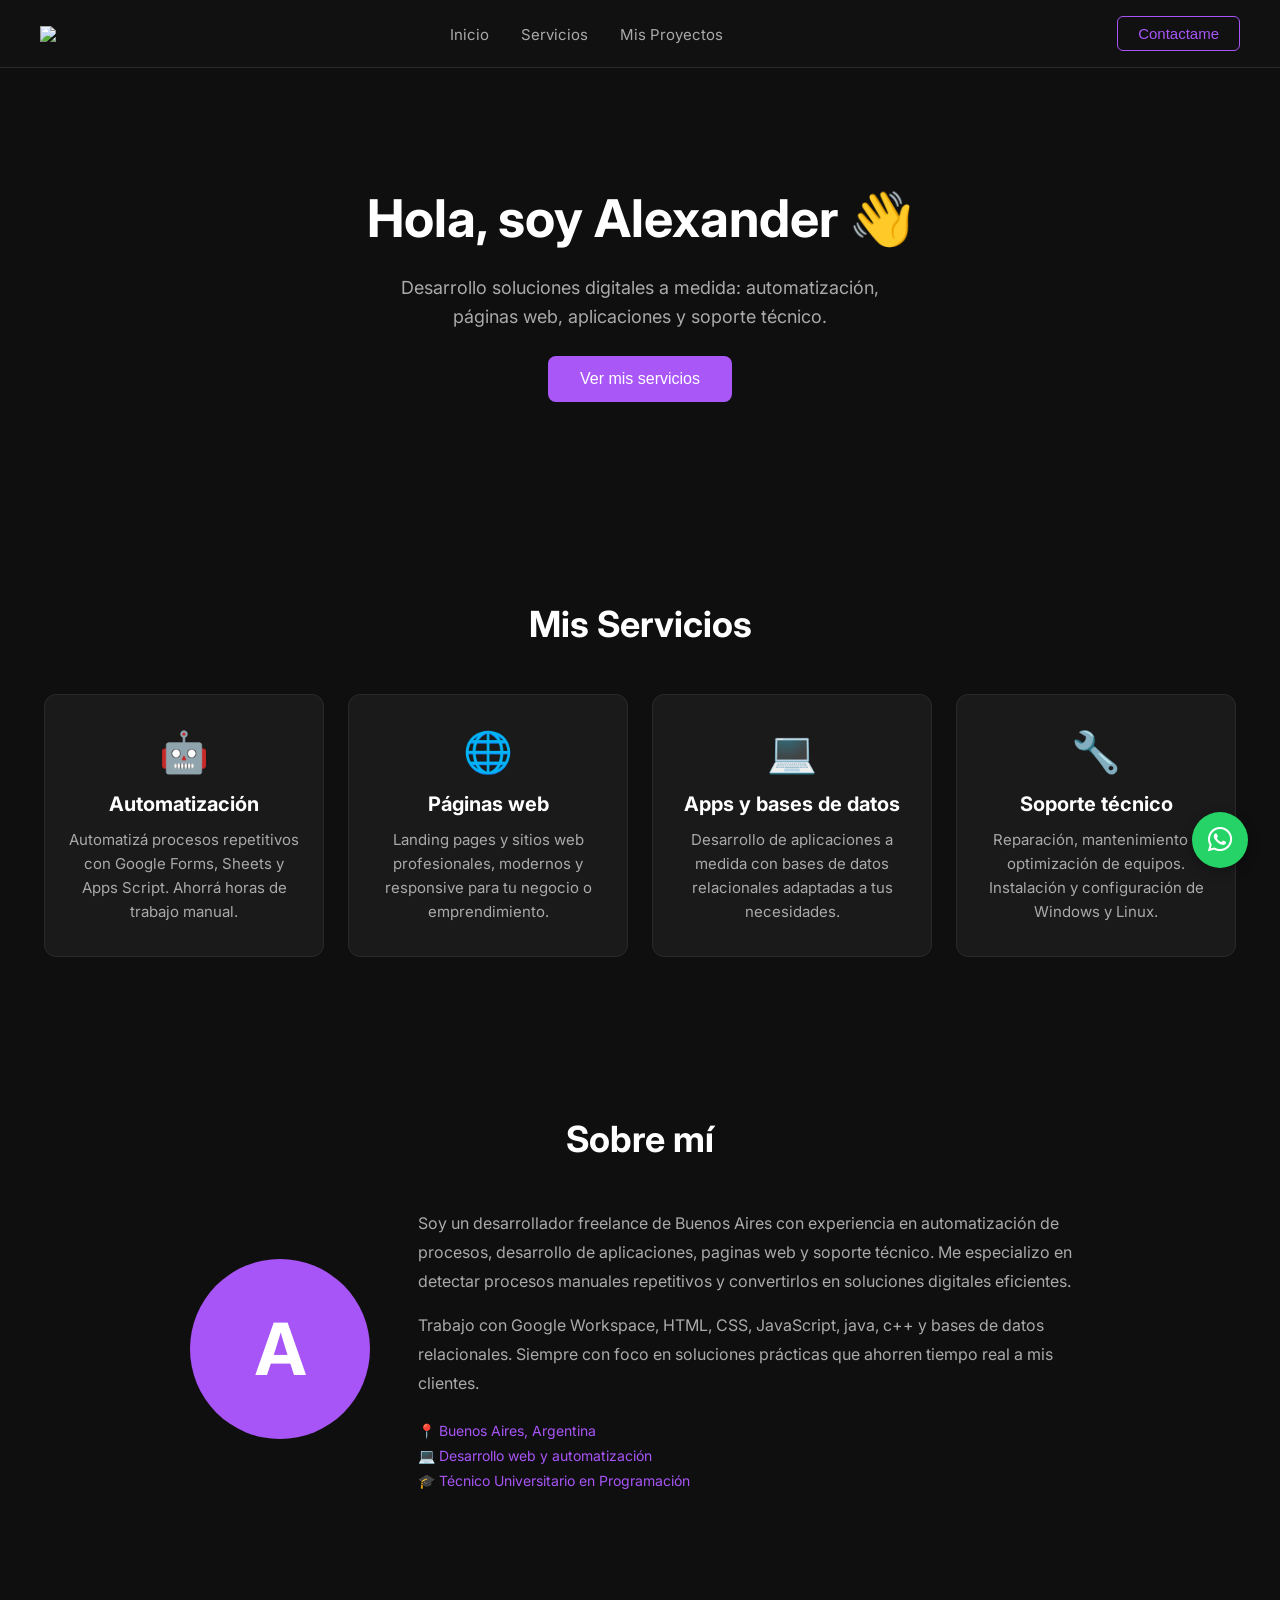
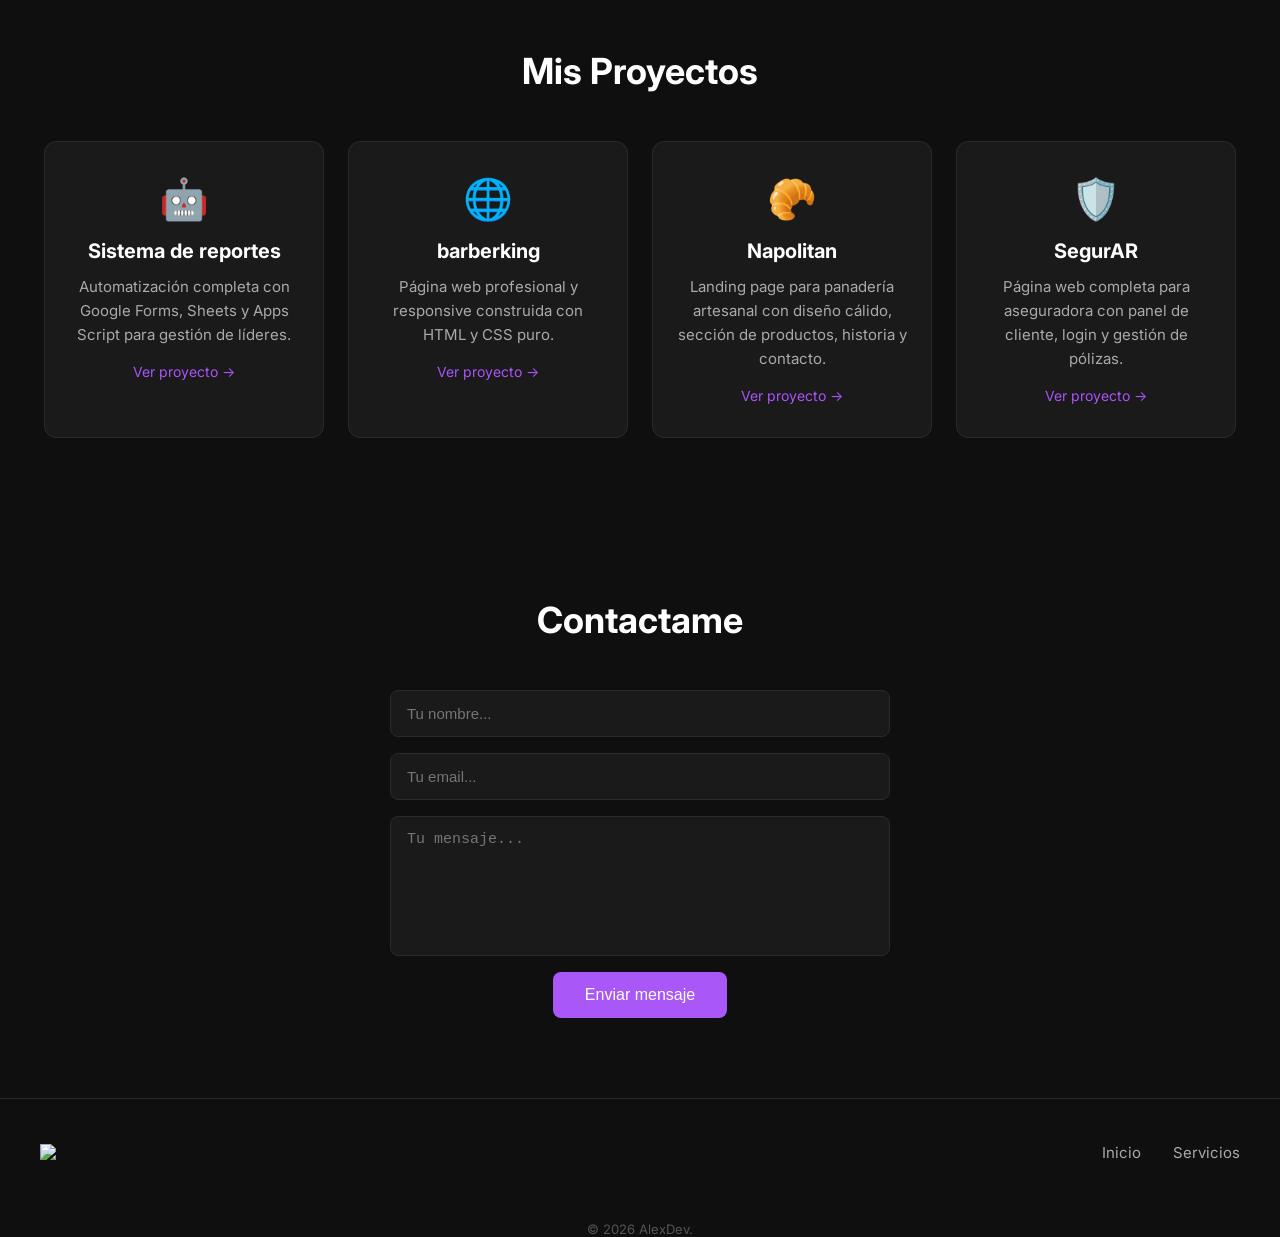
==== index.html @ ff8f84fd "prueba de push2" ====
<!DOCTYPE html>
<html lang="es">
  <head>
    <meta charset="UTF-8">
    <meta name="viewport" content="width=device-width, initial-scale=1.0">
    <title>AlexDev</title>
    <link rel="stylesheet" href="https://cdnjs.cloudflare.com/ajax/libs/font-awesome/6.5.0/css/all.min.css">
    <link href="https://fonts.googleapis.com/css2?family=Inter:wght@400;600;700&display=swap" rel="stylesheet">
    <link rel="stylesheet" href="estilo.css">
    <link rel="icon" type="image/png" href="Imagenes/MiLogo.png">
  </head>
  <body>
   
<!-- menu superior-->
  <nav class="navbar">
  <div class="logo">    <img src="https://lh3.googleusercontent.com/u/0/d/135oGGc1pxwLPt21eEREQjYxF271cIPRh"></div>
  <ul class="menu">
    <li><a href="#Inicio">Inicio</a></li>
    <li><a href="#Servicios">Servicios</a></li>
    <li><a href="#Proyectos">Mis Proyectos</a></li>
  </ul>
  <button class="btn-contactar" onclick="location.href='#contacto'">Contactame </button>
</nav>
<!-- menu superior-->

<section class="hero" id="Inicio">

<h1 class="hero-titulo"> Hola, soy Alexander 👋 </h1>
<p class="hero-subtitulo">Desarrollo soluciones digitales a medida: automatización, páginas web, aplicaciones y soporte técnico.</p>
<button class="btn-hero" onclick="location.href='#Servicios'">Ver mis servicios</button>

</section>

<section class="servicios" id="Servicios">
  <h2 class="servicios-titulo">Mis Servicios</h2>
  <div class="cards">

    <div class="card">
    <div class="card-icono">🤖</div>
    <h3>Automatización</h3>
    <p>Automatizá procesos repetitivos con Google Forms, Sheets y Apps Script. Ahorrá horas de trabajo manual.</p>
  </div>

  <div class="card">
    <div class="card-icono">🌐</div>
    <h3>Páginas web</h3>
    <p>Landing pages y sitios web profesionales, modernos y responsive para tu negocio o emprendimiento.</p>
  </div>

  <div class="card">
    <div class="card-icono">💻</div>
    <h3>Apps y bases de datos</h3>
    <p>Desarrollo de aplicaciones a medida con bases de datos relacionales adaptadas a tus necesidades.</p>
  </div>

  <div class="card">
    <div class="card-icono">🔧</div>
    <h3>Soporte técnico</h3>
    <p>Reparación, mantenimiento y optimización de equipos. Instalación y configuración de Windows y Linux.</p>
  </div>

  </div>
</section>



<section class="sobre-mi" id="sobre-mi">
  <h2 class="sobre-mi-titulo">Sobre mí</h2>
  <div class="sobre-mi-contenido">

    <div class="sobre-mi-foto">
      <div class="foto-placeholder">A</div>
    </div>

    <div class="sobre-mi-texto">
      
      <p>Soy un desarrollador freelance de Buenos Aires con experiencia en automatización de procesos, desarrollo de aplicaciones, paginas web y soporte técnico. Me especializo en detectar procesos manuales repetitivos y convertirlos en soluciones digitales eficientes.</p>
      <p>Trabajo con Google Workspace, HTML, CSS, JavaScript, java, c++ y bases de datos relacionales. Siempre con foco en soluciones prácticas que ahorren tiempo real a mis clientes.</p>
      <div class="sobre-mi-datos">
        <span>📍 Buenos Aires, Argentina</span>
        <span>💻 Desarrollo web y automatización</span>
        <span>🎓 Técnico Universitario en Programación</span>
      </div>
    </div>

  </div>
</section>





<section class="proyectos" id="Proyectos">
  <h2 class="proyectos-titulo">Mis Proyectos</h2>
  <div class="cards">

    <div class="card">
      <div class="card-icono">🤖</div>
      <h3>Sistema de reportes</h3>
      <p>Automatización completa con Google Forms, Sheets y Apps Script para gestión de líderes.</p>
      <a href="ProyectoReporte.html" class="card-link" >Ver proyecto →</a>
    </div>

    <div class="card">
      <div class="card-icono">🌐</div>
      <h3>barberking</h3>
      <p>Página web profesional y responsive construida con HTML y CSS puro.</p>
      <a href="barberking/index.html" class="card-link" >Ver proyecto →</a>
    </div>

    <div class="card">
  <div class="card-icono">🥐</div>
  <h3>Napolitan</h3>
  <p>Landing page para panadería artesanal con diseño cálido, sección de productos, historia y contacto.</p>
  <a href="napolitan/index.html" class="card-link" >Ver proyecto →</a>
</div>

<div class="card">
  <div class="card-icono">🛡️</div>
  <h3>SegurAR</h3>
  <p>Página web completa para aseguradora con panel de cliente, login y gestión de pólizas.</p>
  <a href="SeguAR/index.html" class="card-link" target="_blank" >Ver proyecto →</a>
</div>

  </div>
</section>
<!-- comentario para probar-->

<section class="contacto" id="contacto">
  <h2 class="contacto-titulo">Contactame</h2>
  <form class="formulario" action="https://formspree.io/f/xgojebrg" method="POST">

  <input 
    type="text"
    name="nombre"
    class="input" 
    placeholder="Tu nombre..."
    required>

  <input 
    type="email"
    name="email"
    class="input" 
    placeholder="Tu email..."
    required>

  <textarea 
    name="mensaje"
    class="input textarea" 
    placeholder="Tu mensaje..."
    required></textarea>

  <button type="submit" class="btn-hero">Enviar mensaje</button>

</form>
</section>


<footer class="footer">
  <div class="footer-top">
    <div class="logo"><img src="https://lh3.googleusercontent.com/u/0/d/135oGGc1pxwLPt21eEREQjYxF271cIPRh"></div>
    <ul class="menu">
      <li><a href="#Inicio">Inicio</a></li>
      <li><a href="#Servicios">Servicios</a></li>
      
    </ul>
  </div>
  
</footer>
<p class="footer-copy">© 2026 AlexDev.</p>
<a href="https://wa.me/541151580293" 
   class="whatsapp-flotante" 
   target="_blank">
  <i class="fa-brands fa-whatsapp"></i>
  
</a>
<div class="modal-overlay" id="modal">
  <div class="modal">
    <div class="modal-icono">✅</div>
    <h3>¡Mensaje enviado!</h3>
    <p>Te respondo a la brevedad. ¡Gracias por contactarme!</p>
    <button class="btn-hero" onclick="cerrarmodal()">Cerrar</button>
  </div>
</div>

 <script src="script.js"></script>

  </body>
</html>
---- estilo.css ----
* {
  margin: 0;
  padding: 0;
  box-sizing: border-box;
}

body {
  font-family: 'Inter', sans-serif;
  background-color: #0f0f0f;
}

.navbar {
  display: flex;
  justify-content: space-between;
  align-items: center;
  background-color: #111;
  padding: 16px 40px;
  border-bottom: 1px solid #2a2a2a;
}

.logo {
  color: #a855f7;
  font-size: 22px;
  font-weight: bold;
  letter-spacing: 1px;
}

.menu {
  display: flex;
  list-style: none;
  gap: 32px;
}

.menu a {
  color: #aaa;
  text-decoration: none;
  font-size: 15px;
  transition: color 0.3s;
}

.menu a:hover {
  color: white;
}

.btn-contactar {
  background-color: transparent;
  color: #a855f7;
  border: 1px solid #a855f7;
  padding: 8px 20px;
  border-radius: 6px;
  font-size: 15px;
  cursor: pointer;
  transition: all 0.3s;
}

.btn-contactar:hover {
  background-color: #a855f7;
  color: white;
}
.hero {
  display: flex;
  flex-direction: column;
  align-items: center;
  justify-content: center;
  text-align: center;
  padding: 120px 40px;
  gap: 24px;
}

.hero-titulo {
  color: white;
  font-size: 52px;
  font-weight: bold;
  line-height: 1.2;
  max-width: 700px;
}

.hero-subtitulo {
  color: #aaa;
  font-size: 18px;
  max-width: 500px;
  line-height: 1.6;
}

.btn-hero {
  background-color: #aa57f8;
  color: white;
  border: none;
  padding: 14px 32px;
  border-radius: 8px;
  font-size: 16px;
  cursor: pointer;
  transition: background-color 0.3s;
}

.btn-hero:hover {
  background-color: #9333ea;
}
.servicios {
  padding: 80px 40px;
  text-align: center;
}

.servicios-titulo {
  color: white;
  font-size: 36px;
  margin-bottom: 48px;
}

.cards {
  display: flex;
  justify-content: center;
  gap: 24px;
}

.card {
  background-color: #1a1a1a;
  border: 1px solid #2a2a2a;
  border-radius: 12px;
  padding: 32px 24px;
  max-width: 280px;
  transition: border-color 0.3s;
}

.card:hover {
  border-color: #a855f7;
}

.card-icono {
  font-size: 40px;
  margin-bottom: 16px;
}

.card h3 {
  color: white;
  font-size: 20px;
  margin-bottom: 12px;
}

.card p {
  color: #aaa;
  font-size: 15px;
  line-height: 1.6;
}
.footer {
  border-top: 1px solid #2a2a2a;
  padding: 40px 40px 24px 40px;
}

.footer-top {
  display: flex;
  justify-content: space-between;
  align-items: center;
  margin-bottom: 32px;
}

.footer-copy {
  color: #555;
  font-size: 13px;
  text-align: center;
}
.contacto {
  padding: 80px 40px;
  text-align: center;
}

.contacto-titulo {
  color: white;
  font-size: 36px;
  margin-bottom: 48px;
}

.formulario {
  display: flex;
  flex-direction: column;
  align-items: center;
  gap: 16px;
}

.input {
  width: 100%;
  max-width: 500px;
  background-color: #1a1a1a;
  border: 1px solid #2a2a2a;
  border-radius: 8px;
  padding: 14px 16px;
  color: white;
  font-size: 15px;
  outline: none;
  transition: border-color 0.3s;
}

.input:focus {
  border-color: #a855f7;
}

.textarea {
  height: 140px;
  resize: none;
}
.proyectos {
  padding: 80px 40px;
  text-align: center;
}

.proyectos-titulo {
  color: white;
  font-size: 36px;
  margin-bottom: 48px;
}

.card-link {
  display: inline-block;
  margin-top: 16px;
  color: #a855f7;
  text-decoration: none;
  font-size: 14px;
  transition: color 0.3s;
}

.card-link:hover {
  color: white;
}
@media (max-width: 768px) {

  .navbar {
    flex-direction: column;
    gap: 16px;
  }

  .menu {
    gap: 16px;
  }

  .cards {
    flex-direction: column;
    align-items: center;
  }

  .card {
    max-width: 100%;
    width: 100%;
  }

  .hero-titulo {
    font-size: 32px;
  }

  .footer-top {
    flex-direction: column;
    gap: 24px;
    text-align: center;
  }

}
.whatsapp-flotante {
  position: fixed;
  bottom: 32px;
  right: 32px;
  background-color: #25d366;
  color: white;
  font-size: 28px;
  width: 56px;
  height: 56px;
  border-radius: 50%;
  display: flex;
  align-items: center;
  justify-content: center;
  text-decoration: none;
  box-shadow: 0 4px 12px rgba(0, 0, 0, 0.3);
  transition: transform 0.3s;
  z-index: 999;
}

.whatsapp-flotante:hover {
  transform: scale(1.1);
}
.detalle {
  max-width: 800px;
  margin: 0 auto;
  padding: 60px 40px;
}

.volver {
  color: #a855f7;
  text-decoration: none;
  font-size: 14px;
  transition: color 0.3s;
}

.volver:hover {
  color: white;
}

.detalle-header {
  text-align: center;
  margin: 48px 0;
}

.detalle-header h1 {
  color: white;
  font-size: 36px;
  margin: 16px 0 8px 0;
}

.detalle-header p {
  color: #aaa;
  font-size: 16px;
}

.detalle-seccion {
  margin-bottom: 48px;
}

.detalle-seccion h2 {
  color: #a855f7;
  font-size: 20px;
  margin-bottom: 16px;
}

.detalle-seccion p {
  color: #aaa;
  font-size: 16px;
  line-height: 1.8;
}

.tags {
  display: flex;
  flex-wrap: wrap;
  gap: 12px;
}

.tag {
  background-color: #1a1a1a;
  border: 1px solid #a855f7;
  color: #a855f7;
  padding: 6px 16px;
  border-radius: 20px;
  font-size: 14px;
}
.sobre-mi {
  padding: 80px 40px;
  text-align: center;
}

.sobre-mi-titulo {
  color: white;
  font-size: 36px;
  margin-bottom: 48px;
}

.sobre-mi-contenido {
  display: flex;
  align-items: center;
  gap: 48px;
  max-width: 900px;
  margin: 0 auto;
  text-align: left;
}

.foto-placeholder {
  min-width: 180px;
  height: 180px;
  border-radius: 50%;
  background-color: #a855f7;
  display: flex;
  align-items: center;
  justify-content: center;
  font-size: 72px;
  font-weight: bold;
  color: white;
}

.sobre-mi-texto h3 {
  color: white;
  font-size: 24px;
  margin-bottom: 16px;
}

.sobre-mi-texto p {
  color: #aaa;
  font-size: 16px;
  line-height: 1.8;
  margin-bottom: 16px;
}

.sobre-mi-datos {
  display: flex;
  flex-direction: column;
  gap: 8px;
  margin-top: 24px;
}

.sobre-mi-datos span {
  color: #a855f7;
  font-size: 14px;
}

@media (max-width: 768px) {
  .sobre-mi-contenido {
    flex-direction: column;
    text-align: center;
  }
}
.logo img{

height: 50px;

}
.modal-overlay {
  position: fixed;
  top: 0;
  left: 0;
  width: 100%;
  height: 100%;
  background-color: rgba(0, 0, 0, 0.7);
  display: flex;
  align-items: center;
  justify-content: center;
  z-index: 1000;
  opacity: 0;
  pointer-events: none;
  transition: opacity 0.3s;
}

.modal-overlay.activo {
  opacity: 1;
  pointer-events: all;
}

.modal {
  background-color: #1a1a1a;
  border: 1px solid #2a2a2a;
  border-radius: 16px;
  padding: 48px;
  text-align: center;
  max-width: 400px;
  width: 90%;
}

.modal-icono {
  font-size: 48px;
  margin-bottom: 16px;
}

.modal h3 {
  color: white;
  font-size: 24px;
  margin-bottom: 12px;
}

.modal p {
  color: #aaa;
  font-size: 16px;
  margin-bottom: 24px;
  line-height: 1.6;
}
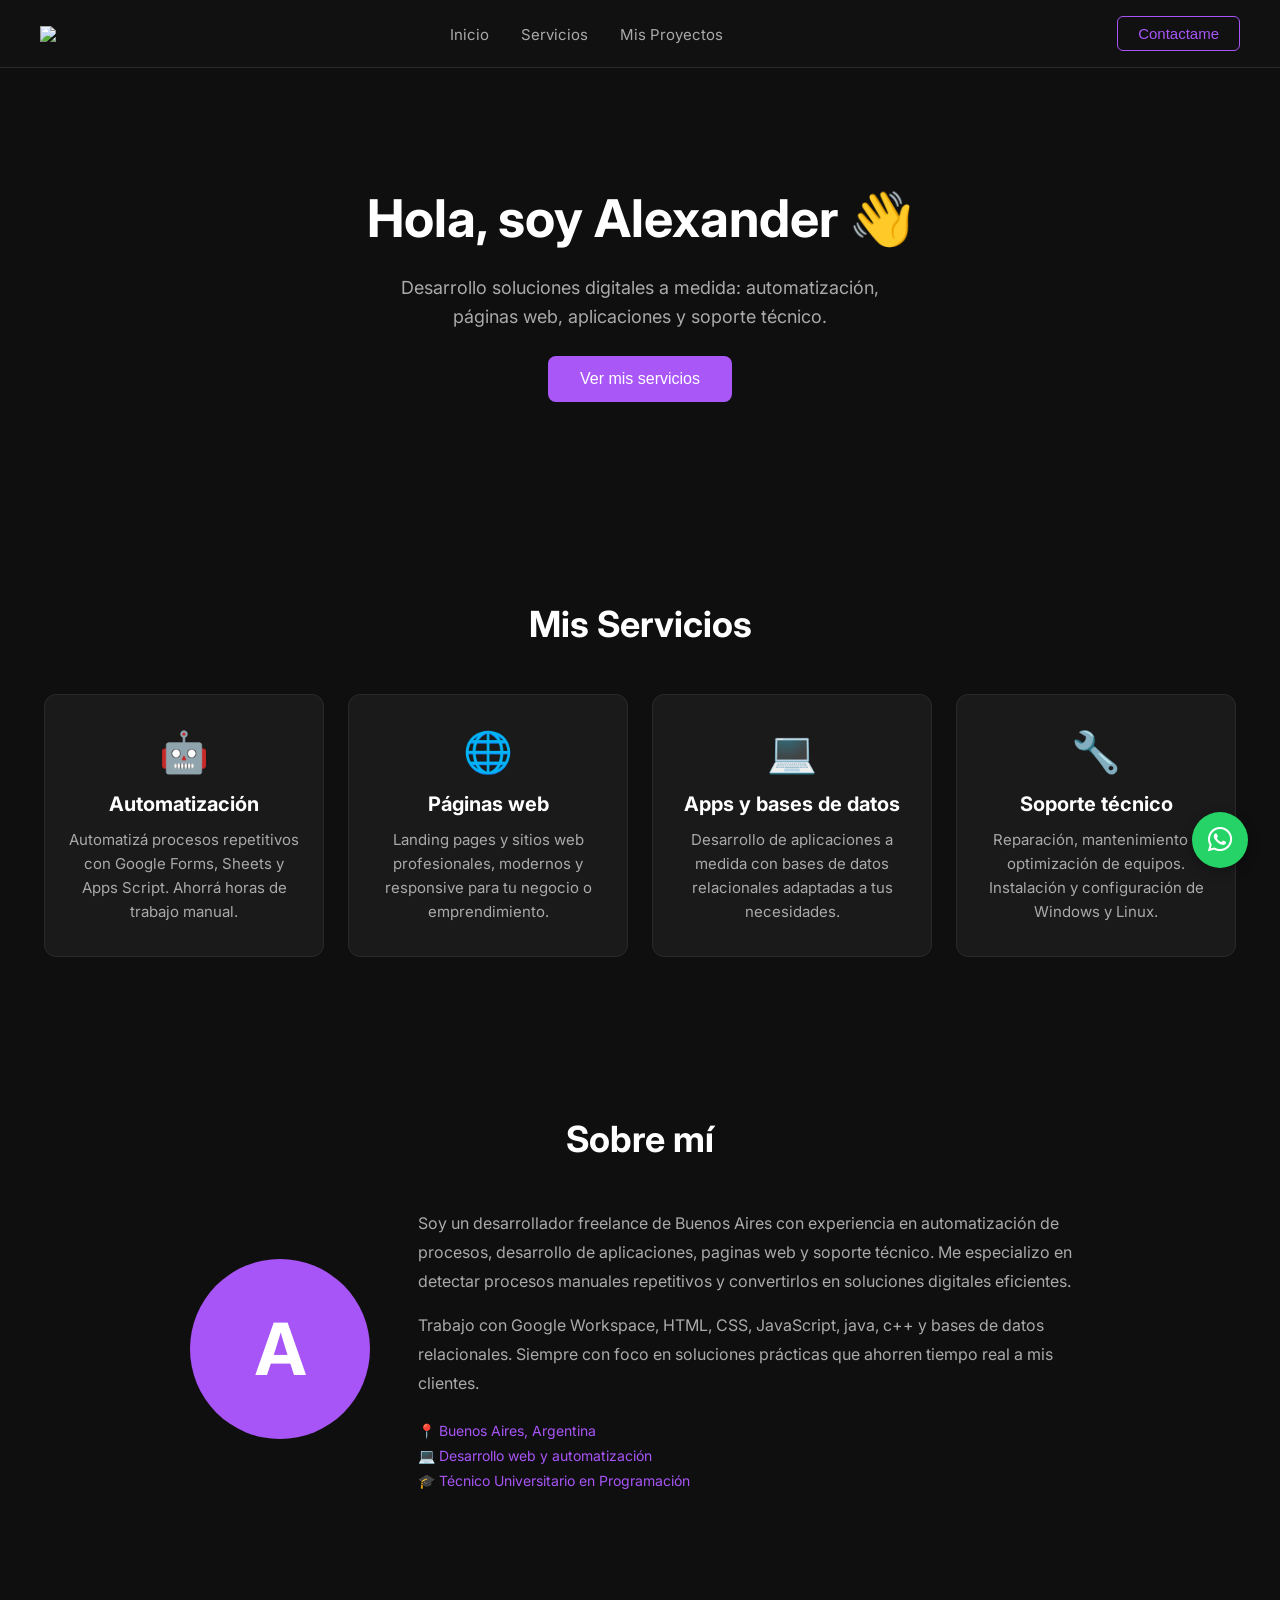
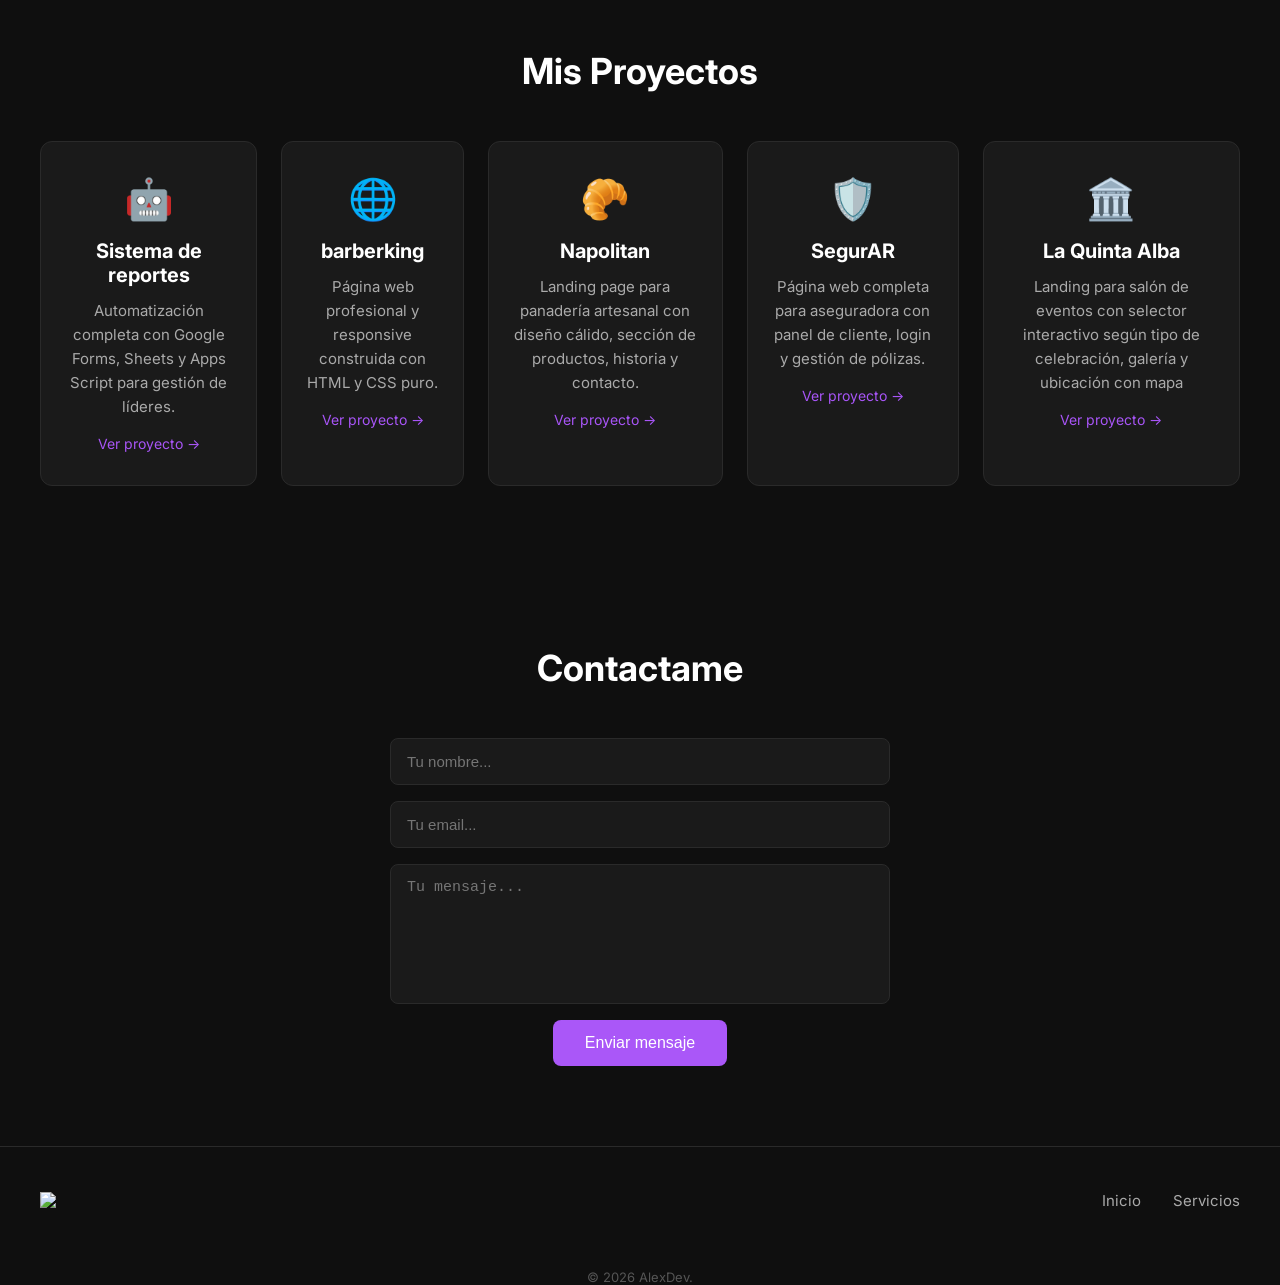
==== commit 0bb92ba8: "landing page de un salon de fiestas" ====
--- a/index.html
+++ b/index.html
@@ -98,21 +98,21 @@
       <div class="card-icono">🤖</div>
       <h3>Sistema de reportes</h3>
       <p>Automatización completa con Google Forms, Sheets y Apps Script para gestión de líderes.</p>
-      <a href="ProyectoReporte.html" class="card-link" >Ver proyecto →</a>
+      <a href="ProyectoReporte.html" class="card-link" target="_blank" >Ver proyecto →</a>
     </div>
 
     <div class="card">
       <div class="card-icono">🌐</div>
       <h3>barberking</h3>
       <p>Página web profesional y responsive construida con HTML y CSS puro.</p>
-      <a href="barberking/index.html" class="card-link" >Ver proyecto →</a>
+      <a href="barberking/index.html" class="card-link" target="_blank">Ver proyecto →</a>
     </div>
 
     <div class="card">
   <div class="card-icono">🥐</div>
   <h3>Napolitan</h3>
   <p>Landing page para panadería artesanal con diseño cálido, sección de productos, historia y contacto.</p>
-  <a href="napolitan/index.html" class="card-link" >Ver proyecto →</a>
+  <a href="napolitan/index.html" class="card-link" target="_blank">Ver proyecto →</a>
 </div>
 
 <div class="card">
@@ -120,6 +120,13 @@
   <h3>SegurAR</h3>
   <p>Página web completa para aseguradora con panel de cliente, login y gestión de pólizas.</p>
   <a href="SeguAR/index.html" class="card-link" target="_blank" >Ver proyecto →</a>
+</div>
+
+<div class="card">
+  <div class="card-icono">🏛️</div>
+  <h3>La Quinta Alba</h3>
+  <p>Landing para salón de eventos con selector interactivo según tipo de celebración, galería y ubicación con mapa</p>
+  <a href="laquintaalba/index.html" class="card-link" target="_blank" >Ver proyecto →</a>
 </div>
 
   </div>
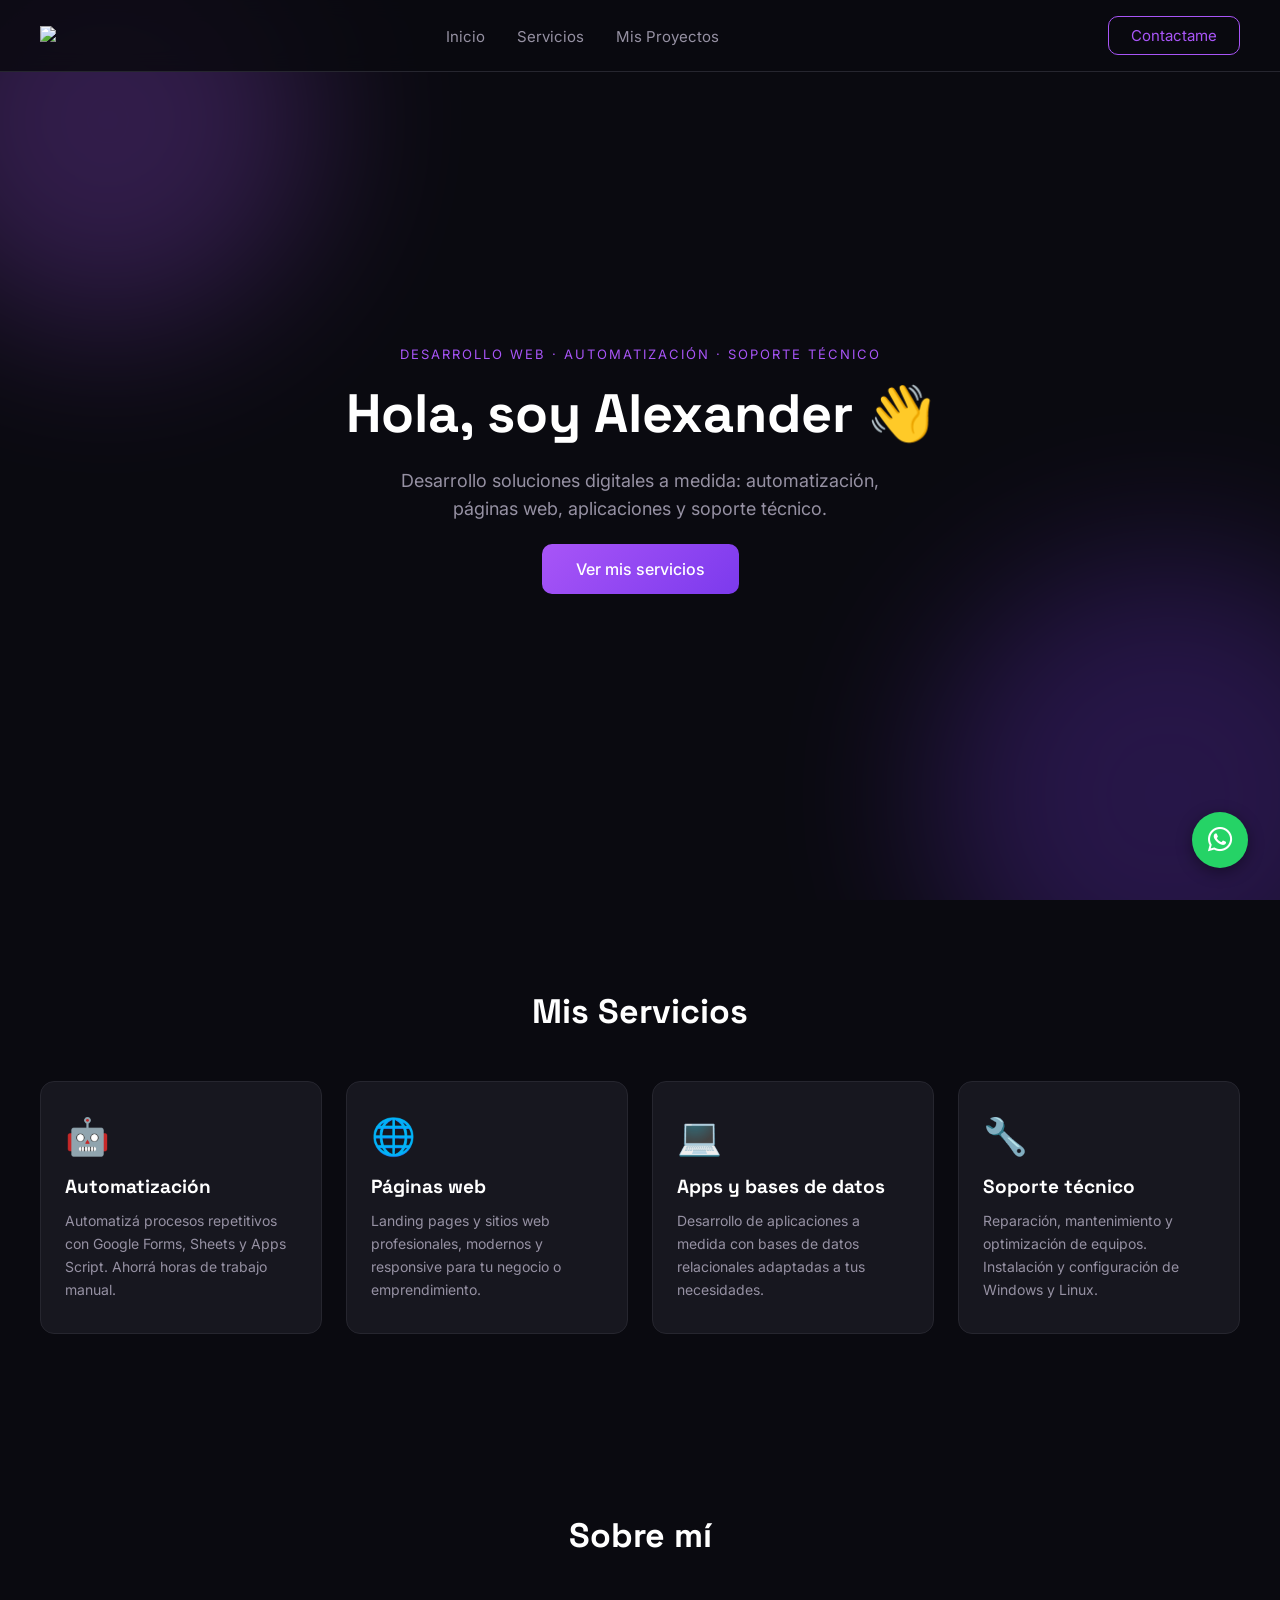
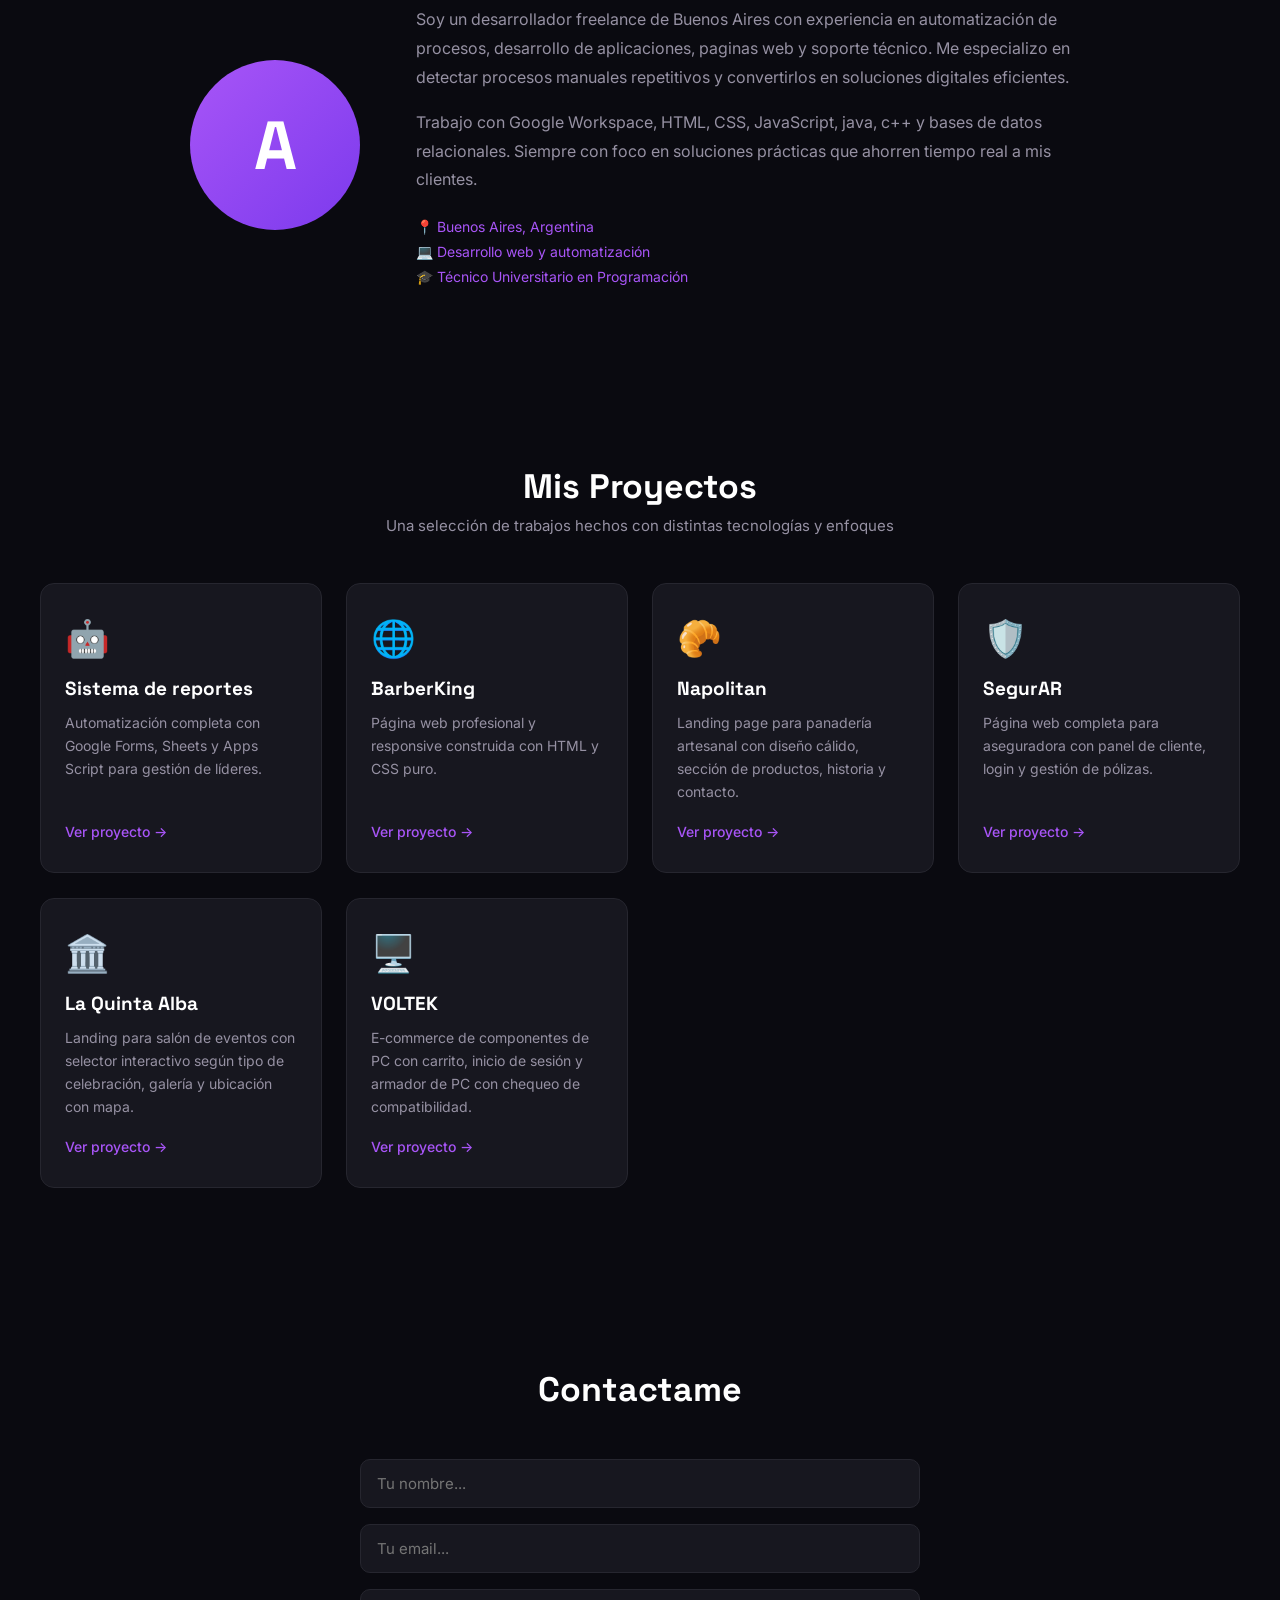
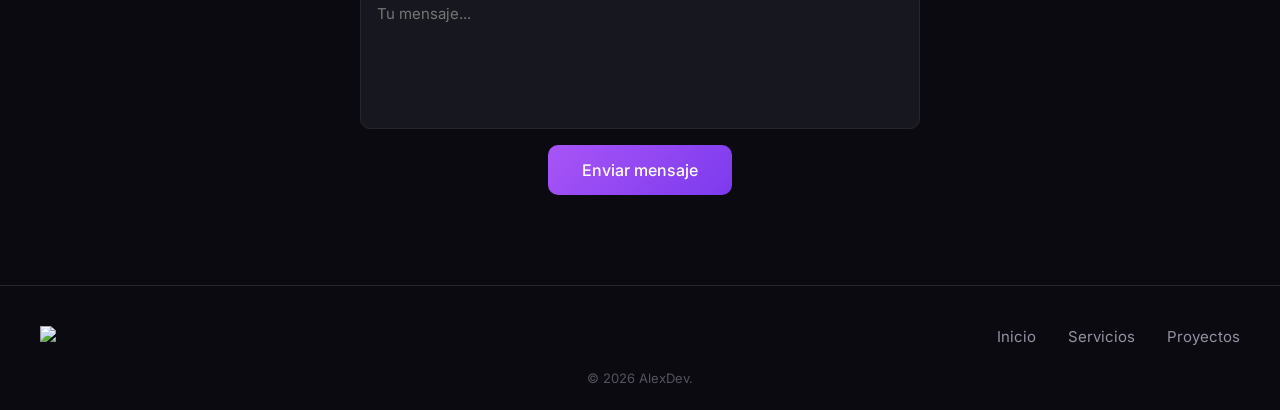
==== commit 8726e295: "agregado de pagina web voltek y mejora visual para el portfolio principal" ====
--- a/index.html
+++ b/index.html
@@ -5,192 +5,205 @@
     <meta name="viewport" content="width=device-width, initial-scale=1.0">
     <title>AlexDev</title>
     <link rel="stylesheet" href="https://cdnjs.cloudflare.com/ajax/libs/font-awesome/6.5.0/css/all.min.css">
-    <link href="https://fonts.googleapis.com/css2?family=Inter:wght@400;600;700&display=swap" rel="stylesheet">
+    <link href="https://fonts.googleapis.com/css2?family=Space+Grotesk:wght@500;600;700&family=Inter:wght@400;500;600;700&display=swap" rel="stylesheet">
     <link rel="stylesheet" href="estilo.css">
     <link rel="icon" type="image/png" href="Imagenes/MiLogo.png">
   </head>
   <body>
-   
-<!-- menu superior-->
-  <nav class="navbar">
-  <div class="logo">    <img src="https://lh3.googleusercontent.com/u/0/d/135oGGc1pxwLPt21eEREQjYxF271cIPRh"></div>
-  <ul class="menu">
-    <li><a href="#Inicio">Inicio</a></li>
-    <li><a href="#Servicios">Servicios</a></li>
-    <li><a href="#Proyectos">Mis Proyectos</a></li>
-  </ul>
-  <button class="btn-contactar" onclick="location.href='#contacto'">Contactame </button>
-</nav>
-<!-- menu superior-->
-
-<section class="hero" id="Inicio">
-
-<h1 class="hero-titulo"> Hola, soy Alexander 👋 </h1>
-<p class="hero-subtitulo">Desarrollo soluciones digitales a medida: automatización, páginas web, aplicaciones y soporte técnico.</p>
-<button class="btn-hero" onclick="location.href='#Servicios'">Ver mis servicios</button>
-
-</section>
-
-<section class="servicios" id="Servicios">
-  <h2 class="servicios-titulo">Mis Servicios</h2>
-  <div class="cards">
-
-    <div class="card">
-    <div class="card-icono">🤖</div>
-    <h3>Automatización</h3>
-    <p>Automatizá procesos repetitivos con Google Forms, Sheets y Apps Script. Ahorrá horas de trabajo manual.</p>
-  </div>
-
-  <div class="card">
-    <div class="card-icono">🌐</div>
-    <h3>Páginas web</h3>
-    <p>Landing pages y sitios web profesionales, modernos y responsive para tu negocio o emprendimiento.</p>
-  </div>
-
-  <div class="card">
-    <div class="card-icono">💻</div>
-    <h3>Apps y bases de datos</h3>
-    <p>Desarrollo de aplicaciones a medida con bases de datos relacionales adaptadas a tus necesidades.</p>
-  </div>
-
-  <div class="card">
-    <div class="card-icono">🔧</div>
-    <h3>Soporte técnico</h3>
-    <p>Reparación, mantenimiento y optimización de equipos. Instalación y configuración de Windows y Linux.</p>
-  </div>
-
-  </div>
-</section>
-
-
-
-<section class="sobre-mi" id="sobre-mi">
-  <h2 class="sobre-mi-titulo">Sobre mí</h2>
-  <div class="sobre-mi-contenido">
-
-    <div class="sobre-mi-foto">
-      <div class="foto-placeholder">A</div>
+
+    <div class="scroll-progreso" id="scrollProgreso"></div>
+
+    <nav class="navbar">
+      <div class="logo"><img src="https://lh3.googleusercontent.com/u/0/d/135oGGc1pxwLPt21eEREQjYxF271cIPRh"></div>
+      <ul class="menu" id="menu">
+        <li><a href="#Inicio">Inicio</a></li>
+        <li><a href="#Servicios">Servicios</a></li>
+        <li><a href="#Proyectos">Mis Proyectos</a></li>
+      </ul>
+      <button class="btn-contactar" onclick="location.href='#contacto'">Contactame</button>
+      <button class="btn-hamburguesa" id="btnHamburguesa" aria-label="Abrir menú">
+        <span></span><span></span><span></span>
+      </button>
+    </nav>
+
+    <section class="hero" id="Inicio">
+      <div class="hero-mancha hero-mancha-1"></div>
+      <div class="hero-mancha hero-mancha-2"></div>
+      <span class="hero-eyebrow">Desarrollo web · Automatización · Soporte técnico</span>
+      <h1 class="hero-titulo">Hola, soy Alexander <span class="hero-wave">👋</span></h1>
+      <p class="hero-subtitulo">Desarrollo soluciones digitales a medida: automatización, páginas web, aplicaciones y soporte técnico.</p>
+      <button class="btn-hero" onclick="location.href='#Servicios'">Ver mis servicios</button>
+    </section>
+
+    <section class="servicios reveal" id="Servicios">
+      <h2 class="servicios-titulo">Mis Servicios</h2>
+      <div class="cards cards-servicios">
+
+        <div class="card">
+          <div class="card-icono">🤖</div>
+          <h3>Automatización</h3>
+          <p>Automatizá procesos repetitivos con Google Forms, Sheets y Apps Script. Ahorrá horas de trabajo manual.</p>
+        </div>
+
+        <div class="card">
+          <div class="card-icono">🌐</div>
+          <h3>Páginas web</h3>
+          <p>Landing pages y sitios web profesionales, modernos y responsive para tu negocio o emprendimiento.</p>
+        </div>
+
+        <div class="card">
+          <div class="card-icono">💻</div>
+          <h3>Apps y bases de datos</h3>
+          <p>Desarrollo de aplicaciones a medida con bases de datos relacionales adaptadas a tus necesidades.</p>
+        </div>
+
+        <div class="card">
+          <div class="card-icono">🔧</div>
+          <h3>Soporte técnico</h3>
+          <p>Reparación, mantenimiento y optimización de equipos. Instalación y configuración de Windows y Linux.</p>
+        </div>
+
+      </div>
+    </section>
+
+    <section class="sobre-mi reveal" id="sobre-mi">
+      <h2 class="sobre-mi-titulo">Sobre mí</h2>
+      <div class="sobre-mi-contenido">
+
+        <div class="sobre-mi-foto">
+          <div class="foto-placeholder">A</div>
+        </div>
+
+        <div class="sobre-mi-texto">
+          <p>Soy un desarrollador freelance de Buenos Aires con experiencia en automatización de procesos, desarrollo de aplicaciones, paginas web y soporte técnico. Me especializo en detectar procesos manuales repetitivos y convertirlos en soluciones digitales eficientes.</p>
+          <p>Trabajo con Google Workspace, HTML, CSS, JavaScript, java, c++ y bases de datos relacionales. Siempre con foco en soluciones prácticas que ahorren tiempo real a mis clientes.</p>
+          <div class="sobre-mi-datos">
+            <span>📍 Buenos Aires, Argentina</span>
+            <span>💻 Desarrollo web y automatización</span>
+            <span>🎓 Técnico Universitario en Programación</span>
+          </div>
+        </div>
+
+      </div>
+    </section>
+
+    <section class="proyectos reveal" id="Proyectos">
+      <h2 class="proyectos-titulo">Mis Proyectos</h2>
+      <p class="proyectos-subtitulo">Una selección de trabajos hechos con distintas tecnologías y enfoques</p>
+
+      <div class="cards cards-proyectos">
+
+        <div class="card card-proyecto">
+          <div class="card-icono">🤖</div>
+          <h3>Sistema de reportes</h3>
+          <p>Automatización completa con Google Forms, Sheets y Apps Script para gestión de líderes.</p>
+          <a href="ProyectoReporte.html" class="card-link" target="_blank">Ver proyecto →</a>
+        </div>
+
+        <div class="card card-proyecto">
+          <div class="card-icono">🌐</div>
+          <h3>BarberKing</h3>
+          <p>Página web profesional y responsive construida con HTML y CSS puro.</p>
+          <a href="barberking/index.html" class="card-link" target="_blank">Ver proyecto →</a>
+        </div>
+
+        <div class="card card-proyecto">
+          <div class="card-icono">🥐</div>
+          <h3>Napolitan</h3>
+          <p>Landing page para panadería artesanal con diseño cálido, sección de productos, historia y contacto.</p>
+          <a href="napolitan/index.html" class="card-link" target="_blank">Ver proyecto →</a>
+        </div>
+
+        <div class="card card-proyecto">
+          <div class="card-icono">🛡️</div>
+          <h3>SegurAR</h3>
+          <p>Página web completa para aseguradora con panel de cliente, login y gestión de pólizas.</p>
+          <a href="SeguAR/index.html" class="card-link" target="_blank">Ver proyecto →</a>
+        </div>
+
+        <div class="card card-proyecto">
+          <div class="card-icono">🏛️</div>
+          <h3>La Quinta Alba</h3>
+          <p>Landing para salón de eventos con selector interactivo según tipo de celebración, galería y ubicación con mapa.</p>
+          <a href="laquintaalba/index.html" class="card-link" target="_blank">Ver proyecto →</a>
+        </div>
+
+        <div class="card card-proyecto">
+          <div class="card-icono">🖥️</div>
+          <h3>VOLTEK</h3>
+          <p>E-commerce de componentes de PC con carrito, inicio de sesión y armador de PC con chequeo de compatibilidad.</p>
+          <a href="Voltek/index.html" class="card-link" target="_blank">Ver proyecto →</a>
+        </div>
+
+      </div>
+    </section>
+
+    <section class="contacto reveal" id="contacto">
+      <h2 class="contacto-titulo">Contactame</h2>
+      <form class="formulario" id="formularioContacto" action="https://formspree.io/f/xgojebrg" method="POST" novalidate>
+
+        <div class="campo">
+          <input
+            type="text"
+            name="nombre"
+            id="campoNombre"
+            class="input"
+            placeholder="Tu nombre...">
+          <span class="campo-error" id="errorNombre"></span>
+        </div>
+
+        <div class="campo">
+          <input
+            type="email"
+            name="email"
+            id="campoEmail"
+            class="input"
+            placeholder="Tu email...">
+          <span class="campo-error" id="errorEmail"></span>
+        </div>
+
+        <div class="campo campo-full">
+          <textarea
+            name="mensaje"
+            id="campoMensaje"
+            class="input textarea"
+            placeholder="Tu mensaje..."></textarea>
+          <span class="campo-error" id="errorMensaje"></span>
+        </div>
+
+        <button type="submit" class="btn-hero">Enviar mensaje</button>
+
+      </form>
+    </section>
+
+    <footer class="footer">
+      <div class="footer-top">
+        <div class="logo"><img src="https://lh3.googleusercontent.com/u/0/d/135oGGc1pxwLPt21eEREQjYxF271cIPRh"></div>
+        <ul class="menu">
+          <li><a href="#Inicio">Inicio</a></li>
+          <li><a href="#Servicios">Servicios</a></li>
+          <li><a href="#Proyectos">Proyectos</a></li>
+        </ul>
+      </div>
+    </footer>
+    <p class="footer-copy">© 2026 AlexDev.</p>
+
+    <a href="https://wa.me/541151580293"
+       class="whatsapp-flotante"
+       target="_blank">
+      <i class="fa-brands fa-whatsapp"></i>
+    </a>
+
+    <div class="modal-overlay" id="modal">
+      <div class="modal">
+        <div class="modal-icono">✅</div>
+        <h3>¡Mensaje enviado!</h3>
+        <p>Te respondo a la brevedad. ¡Gracias por contactarme!</p>
+        <button class="btn-hero" onclick="cerrarModal()">Cerrar</button>
+      </div>
     </div>
 
-    <div class="sobre-mi-texto">
-      
-      <p>Soy un desarrollador freelance de Buenos Aires con experiencia en automatización de procesos, desarrollo de aplicaciones, paginas web y soporte técnico. Me especializo en detectar procesos manuales repetitivos y convertirlos en soluciones digitales eficientes.</p>
-      <p>Trabajo con Google Workspace, HTML, CSS, JavaScript, java, c++ y bases de datos relacionales. Siempre con foco en soluciones prácticas que ahorren tiempo real a mis clientes.</p>
-      <div class="sobre-mi-datos">
-        <span>📍 Buenos Aires, Argentina</span>
-        <span>💻 Desarrollo web y automatización</span>
-        <span>🎓 Técnico Universitario en Programación</span>
-      </div>
-    </div>
-
-  </div>
-</section>
-
-
-
-
-
-<section class="proyectos" id="Proyectos">
-  <h2 class="proyectos-titulo">Mis Proyectos</h2>
-  <div class="cards">
-
-    <div class="card">
-      <div class="card-icono">🤖</div>
-      <h3>Sistema de reportes</h3>
-      <p>Automatización completa con Google Forms, Sheets y Apps Script para gestión de líderes.</p>
-      <a href="ProyectoReporte.html" class="card-link" target="_blank" >Ver proyecto →</a>
-    </div>
-
-    <div class="card">
-      <div class="card-icono">🌐</div>
-      <h3>barberking</h3>
-      <p>Página web profesional y responsive construida con HTML y CSS puro.</p>
-      <a href="barberking/index.html" class="card-link" target="_blank">Ver proyecto →</a>
-    </div>
-
-    <div class="card">
-  <div class="card-icono">🥐</div>
-  <h3>Napolitan</h3>
-  <p>Landing page para panadería artesanal con diseño cálido, sección de productos, historia y contacto.</p>
-  <a href="napolitan/index.html" class="card-link" target="_blank">Ver proyecto →</a>
-</div>
-
-<div class="card">
-  <div class="card-icono">🛡️</div>
-  <h3>SegurAR</h3>
-  <p>Página web completa para aseguradora con panel de cliente, login y gestión de pólizas.</p>
-  <a href="SeguAR/index.html" class="card-link" target="_blank" >Ver proyecto →</a>
-</div>
-
-<div class="card">
-  <div class="card-icono">🏛️</div>
-  <h3>La Quinta Alba</h3>
-  <p>Landing para salón de eventos con selector interactivo según tipo de celebración, galería y ubicación con mapa</p>
-  <a href="laquintaalba/index.html" class="card-link" target="_blank" >Ver proyecto →</a>
-</div>
-
-  </div>
-</section>
-<!-- comentario para probar-->
-
-<section class="contacto" id="contacto">
-  <h2 class="contacto-titulo">Contactame</h2>
-  <form class="formulario" action="https://formspree.io/f/xgojebrg" method="POST">
-
-  <input 
-    type="text"
-    name="nombre"
-    class="input" 
-    placeholder="Tu nombre..."
-    required>
-
-  <input 
-    type="email"
-    name="email"
-    class="input" 
-    placeholder="Tu email..."
-    required>
-
-  <textarea 
-    name="mensaje"
-    class="input textarea" 
-    placeholder="Tu mensaje..."
-    required></textarea>
-
-  <button type="submit" class="btn-hero">Enviar mensaje</button>
-
-</form>
-</section>
-
-
-<footer class="footer">
-  <div class="footer-top">
-    <div class="logo"><img src="https://lh3.googleusercontent.com/u/0/d/135oGGc1pxwLPt21eEREQjYxF271cIPRh"></div>
-    <ul class="menu">
-      <li><a href="#Inicio">Inicio</a></li>
-      <li><a href="#Servicios">Servicios</a></li>
-      
-    </ul>
-  </div>
-  
-</footer>
-<p class="footer-copy">© 2026 AlexDev.</p>
-<a href="https://wa.me/541151580293" 
-   class="whatsapp-flotante" 
-   target="_blank">
-  <i class="fa-brands fa-whatsapp"></i>
-  
-</a>
-<div class="modal-overlay" id="modal">
-  <div class="modal">
-    <div class="modal-icono">✅</div>
-    <h3>¡Mensaje enviado!</h3>
-    <p>Te respondo a la brevedad. ¡Gracias por contactarme!</p>
-    <button class="btn-hero" onclick="cerrarmodal()">Cerrar</button>
-  </div>
-</div>
-
- <script src="script.js"></script>
+    <script src="script.js"></script>
 
   </body>
-</html>+</html>
--- a/estilo.css
+++ b/estilo.css
@@ -1,28 +1,66 @@
+html {
+  scroll-behavior: smooth;
+  scroll-padding-top: 90px;
+}
+
 * {
   margin: 0;
   padding: 0;
   box-sizing: border-box;
 }
 
+:root {
+  --bg: #0a0a10;
+  --bg-alt: #121218;
+  --surface: #17171f;
+  --ink: #f4f2f8;
+  --muted: #9691a3;
+  --accent: #a855f7;
+  --accent-soft: #7c3aed;
+  --line: #26262f;
+  --radius: 14px;
+  --radius-sm: 10px;
+}
+
 body {
   font-family: 'Inter', sans-serif;
-  background-color: #0f0f0f;
-}
-
+  background-color: var(--bg);
+  color: var(--ink);
+}
+
+h1, h2, h3 {
+  font-family: 'Space Grotesk', sans-serif;
+}
+
+/* BARRA DE PROGRESO DE SCROLL */
+.scroll-progreso {
+  position: fixed;
+  top: 0;
+  left: 0;
+  height: 3px;
+  width: 0%;
+  background: linear-gradient(90deg, var(--accent), var(--accent-soft));
+  z-index: 1001;
+  transition: width 0.1s linear;
+}
+
+/* NAVBAR */
 .navbar {
   display: flex;
   justify-content: space-between;
   align-items: center;
-  background-color: #111;
+  background-color: rgba(10, 10, 16, 0.85);
+  backdrop-filter: blur(10px);
   padding: 16px 40px;
-  border-bottom: 1px solid #2a2a2a;
-}
-
-.logo {
-  color: #a855f7;
-  font-size: 22px;
-  font-weight: bold;
-  letter-spacing: 1px;
+  border-bottom: 1px solid var(--line);
+  position: fixed;
+  top: 0;
+  width: 100%;
+  z-index: 999;
+}
+
+.logo img {
+  height: 44px;
 }
 
 .menu {
@@ -32,141 +70,544 @@
 }
 
 .menu a {
-  color: #aaa;
+  position: relative;
+  color: var(--muted);
   text-decoration: none;
   font-size: 15px;
   transition: color 0.3s;
 }
 
+.menu a::after {
+  content: '';
+  position: absolute;
+  left: 0;
+  bottom: -4px;
+  width: 100%;
+  height: 1px;
+  background-color: var(--accent);
+  transform: scaleX(0);
+  transform-origin: center;
+  transition: transform 0.3s ease;
+}
+
 .menu a:hover {
-  color: white;
+  color: var(--ink);
+}
+
+.menu a:hover::after {
+  transform: scaleX(1);
 }
 
 .btn-contactar {
   background-color: transparent;
-  color: #a855f7;
-  border: 1px solid #a855f7;
-  padding: 8px 20px;
-  border-radius: 6px;
+  color: var(--accent);
+  border: 1px solid var(--accent);
+  padding: 9px 22px;
+  border-radius: var(--radius-sm);
   font-size: 15px;
   cursor: pointer;
   transition: all 0.3s;
+  font-family: 'Inter', sans-serif;
 }
 
 .btn-contactar:hover {
-  background-color: #a855f7;
-  color: white;
-}
+  background-color: var(--accent);
+  color: white;
+}
+
+.btn-hamburguesa {
+  display: none;
+  flex-direction: column;
+  justify-content: center;
+  gap: 5px;
+  background: none;
+  border: none;
+  cursor: pointer;
+  width: 32px;
+  height: 32px;
+}
+
+.btn-hamburguesa span {
+  width: 100%;
+  height: 2px;
+  background-color: var(--ink);
+  transition: transform 0.3s, opacity 0.3s;
+}
+
+/* HERO */
 .hero {
+  position: relative;
   display: flex;
   flex-direction: column;
   align-items: center;
   justify-content: center;
   text-align: center;
-  padding: 120px 40px;
+  min-height: 100vh;
+  padding: 120px 40px 80px 40px;
+  gap: 20px;
+  overflow: hidden;
+}
+
+.hero-mancha {
+  position: absolute;
+  border-radius: 50%;
+  filter: blur(80px);
+  opacity: 0.25;
+  pointer-events: none;
+  z-index: 0;
+}
+
+.hero-mancha-1 {
+  width: 420px;
+  height: 420px;
+  background: var(--accent);
+  top: -10%;
+  left: -8%;
+  animation: flotar1 16s ease-in-out infinite;
+}
+
+.hero-mancha-2 {
+  width: 480px;
+  height: 480px;
+  background: var(--accent-soft);
+  bottom: -15%;
+  right: -10%;
+  animation: flotar2 20s ease-in-out infinite;
+}
+
+@keyframes flotar1 {
+  0%, 100% { transform: translate(0, 0) scale(1); }
+  50% { transform: translate(60px, 40px) scale(1.15); }
+}
+
+@keyframes flotar2 {
+  0%, 100% { transform: translate(0, 0) scale(1); }
+  50% { transform: translate(-50px, -30px) scale(1.1); }
+}
+
+.hero-eyebrow,
+.hero-titulo,
+.hero-subtitulo,
+.btn-hero {
+  position: relative;
+  z-index: 1;
+  opacity: 0;
+  transform: translateY(20px);
+  animation: apareceHero 0.8s ease forwards;
+}
+
+.hero-eyebrow { animation-delay: 0.1s; }
+.hero-titulo { animation-delay: 0.25s; }
+.hero-subtitulo { animation-delay: 0.4s; }
+.btn-hero { animation-delay: 0.55s; }
+
+@keyframes apareceHero {
+  to {
+    opacity: 1;
+    transform: translateY(0);
+  }
+}
+
+.hero-eyebrow {
+  font-family: 'Inter', sans-serif;
+  font-size: 13px;
+  letter-spacing: 2px;
+  text-transform: uppercase;
+  color: var(--accent);
+}
+
+.hero-titulo {
+  color: white;
+  font-size: 54px;
+  font-weight: 700;
+  line-height: 1.2;
+  max-width: 720px;
+}
+
+.hero-wave {
+  display: inline-block;
+  animation: saludo 2.4s ease-in-out infinite;
+  transform-origin: 70% 70%;
+}
+
+@keyframes saludo {
+  0%, 60%, 100% { transform: rotate(0deg); }
+  10% { transform: rotate(14deg); }
+  20% { transform: rotate(-8deg); }
+  30% { transform: rotate(14deg); }
+  40% { transform: rotate(-4deg); }
+}
+
+.hero-subtitulo {
+  color: var(--muted);
+  font-size: 18px;
+  max-width: 520px;
+  line-height: 1.6;
+}
+
+.btn-hero {
+  position: relative;
+  overflow: hidden;
+  background: linear-gradient(135deg, var(--accent), var(--accent-soft));
+  color: white;
+  border: none;
+  padding: 15px 34px;
+  border-radius: var(--radius-sm);
+  font-size: 16px;
+  font-weight: 500;
+  cursor: pointer;
+  transition: transform 0.25s, box-shadow 0.25s;
+  font-family: 'Inter', sans-serif;
+}
+
+.btn-hero::before {
+  content: '';
+  position: absolute;
+  top: 0;
+  left: -75%;
+  width: 50%;
+  height: 100%;
+  background: linear-gradient(120deg, transparent, rgba(255,255,255,0.35), transparent);
+  transform: skewX(-20deg);
+  transition: left 0.6s ease;
+}
+
+.btn-hero:hover::before {
+  left: 125%;
+}
+
+.btn-hero:hover {
+  transform: translateY(-2px);
+  box-shadow: 0 10px 30px rgba(168, 85, 247, 0.35);
+}
+
+/* ANIMACIÓN DE APARICIÓN AL HACER SCROLL */
+.reveal {
+  opacity: 0;
+  transform: translateY(28px);
+  transition: opacity 0.7s ease, transform 0.7s ease;
+}
+
+.reveal.visible {
+  opacity: 1;
+  transform: translateY(0);
+}
+
+/* SERVICIOS */
+.servicios {
+  padding: 90px 40px;
+  text-align: center;
+}
+
+.servicios-titulo {
+  color: white;
+  font-size: 34px;
+  margin-bottom: 48px;
+}
+
+.cards {
+  display: grid;
   gap: 24px;
-}
-
-.hero-titulo {
-  color: white;
-  font-size: 52px;
-  font-weight: bold;
-  line-height: 1.2;
-  max-width: 700px;
-}
-
-.hero-subtitulo {
-  color: #aaa;
-  font-size: 18px;
-  max-width: 500px;
-  line-height: 1.6;
-}
-
-.btn-hero {
-  background-color: #aa57f8;
-  color: white;
-  border: none;
-  padding: 14px 32px;
-  border-radius: 8px;
+  max-width: 1200px;
+  margin: 0 auto;
+}
+
+.cards-servicios .card,
+.cards-proyectos .card {
+  opacity: 0;
+  transform: translateY(24px);
+  transition: opacity 0.6s ease, transform 0.6s ease;
+}
+
+.reveal.visible .cards-servicios .card,
+.reveal.visible .cards-proyectos .card {
+  opacity: 1;
+  transform: translateY(0);
+}
+
+/* Cada card siguiente espera un poquito más para aparecer (efecto cascada) */
+.cards .card:nth-child(1) { transition-delay: 0.05s; }
+.cards .card:nth-child(2) { transition-delay: 0.15s; }
+.cards .card:nth-child(3) { transition-delay: 0.25s; }
+.cards .card:nth-child(4) { transition-delay: 0.35s; }
+.cards .card:nth-child(5) { transition-delay: 0.45s; }
+.cards .card:nth-child(6) { transition-delay: 0.55s; }
+
+.cards-servicios {
+  grid-template-columns: repeat(auto-fit, minmax(230px, 1fr));
+}
+
+.card {
+  position: relative;
+  background-color: var(--surface);
+  border: 1px solid var(--line);
+  border-radius: var(--radius);
+  padding: 32px 24px;
+  text-align: left;
+  overflow: hidden;
+  transition: border-color 0.3s, transform 0.15s ease, box-shadow 0.3s;
+  transform: perspective(600px) rotateX(0deg) rotateY(0deg);
+  will-change: transform;
+}
+
+.card::before {
+  content: '';
+  position: absolute;
+  top: 0;
+  left: 0;
+  width: 100%;
+  height: 100%;
+  background: radial-gradient(220px circle at var(--mouse-x, 50%) var(--mouse-y, 50%), rgba(168, 85, 247, 0.15), transparent 70%);
+  opacity: 0;
+  transition: opacity 0.4s ease;
+  pointer-events: none;
+}
+
+.card:hover::before {
+  opacity: 1;
+}
+
+.card:hover {
+  border-color: var(--accent);
+  box-shadow: 0 16px 40px rgba(168, 85, 247, 0.12);
+}
+
+.card > * {
+  position: relative;
+  z-index: 1;
+}
+
+.card-icono {
+  font-size: 36px;
+  margin-bottom: 16px;
+  display: inline-block;
+  transition: transform 0.35s ease;
+}
+
+.card:hover .card-icono {
+  transform: scale(1.15) rotate(-6deg);
+}
+
+.card h3 {
+  color: white;
+  font-size: 19px;
+  margin-bottom: 10px;
+}
+
+.card p {
+  color: var(--muted);
+  font-size: 14px;
+  line-height: 1.65;
+}
+
+/* SOBRE MI */
+.sobre-mi {
+  padding: 90px 40px;
+}
+
+.sobre-mi-titulo {
+  color: white;
+  font-size: 34px;
+  margin-bottom: 48px;
+  text-align: center;
+}
+
+.sobre-mi-contenido {
+  display: flex;
+  align-items: center;
+  gap: 56px;
+  max-width: 900px;
+  margin: 0 auto;
+  text-align: left;
+}
+
+.foto-placeholder {
+  min-width: 170px;
+  height: 170px;
+  border-radius: 50%;
+  background: linear-gradient(135deg, var(--accent), var(--accent-soft));
+  display: flex;
+  align-items: center;
+  justify-content: center;
+  font-size: 68px;
+  font-weight: 700;
+  color: white;
+  font-family: 'Space Grotesk', sans-serif;
+}
+
+.sobre-mi-texto p {
+  color: var(--muted);
   font-size: 16px;
-  cursor: pointer;
-  transition: background-color 0.3s;
-}
-
-.btn-hero:hover {
-  background-color: #9333ea;
-}
-.servicios {
-  padding: 80px 40px;
+  line-height: 1.8;
+  margin-bottom: 16px;
+}
+
+.sobre-mi-datos {
+  display: flex;
+  flex-direction: column;
+  gap: 8px;
+  margin-top: 24px;
+}
+
+.sobre-mi-datos span {
+  color: var(--accent);
+  font-size: 14px;
+}
+
+@media (max-width: 768px) {
+  .sobre-mi-contenido {
+    flex-direction: column;
+    text-align: center;
+  }
+}
+
+/* PROYECTOS - el grid que soluciona el problema de deformación */
+.proyectos {
+  padding: 90px 40px;
   text-align: center;
 }
 
-.servicios-titulo {
-  color: white;
-  font-size: 36px;
+.proyectos-titulo {
+  color: white;
+  font-size: 34px;
+  margin-bottom: 8px;
+}
+
+.proyectos-subtitulo {
+  color: var(--muted);
+  font-size: 15px;
   margin-bottom: 48px;
 }
 
-.cards {
-  display: flex;
-  justify-content: center;
-  gap: 24px;
-}
-
-.card {
-  background-color: #1a1a1a;
-  border: 1px solid #2a2a2a;
-  border-radius: 12px;
-  padding: 32px 24px;
-  max-width: 280px;
-  transition: border-color 0.3s;
-}
-
-.card:hover {
-  border-color: #a855f7;
-}
-
-.card-icono {
-  font-size: 40px;
-  margin-bottom: 16px;
-}
-
-.card h3 {
-  color: white;
-  font-size: 20px;
+.cards-proyectos {
+  grid-template-columns: repeat(auto-fill, minmax(270px, 1fr));
+  align-items: stretch;
+}
+
+.card-proyecto {
+  display: flex;
+  flex-direction: column;
+}
+
+.card-proyecto p {
+  flex: 1;
+}
+
+.card-link {
+  display: inline-block;
+  margin-top: 20px;
+  color: var(--accent);
+  text-decoration: none;
+  font-size: 14px;
+  font-weight: 500;
+  transition: gap 0.25s, color 0.25s;
+}
+
+.card-link:hover {
+  color: white;
+}
+
+/* PÁGINA DE DETALLE DE PROYECTO (ProyectoReporte.html) */
+.detalle {
+  max-width: 800px;
+  margin: 0 auto;
+  padding: 130px 40px 80px 40px;
+}
+
+.volver {
+  color: var(--accent);
+  text-decoration: none;
+  font-size: 14px;
+  transition: color 0.3s;
+}
+
+.volver:hover {
+  color: white;
+}
+
+.detalle-header {
+  text-align: center;
+  margin: 48px 0;
+}
+
+.detalle-header .card-icono {
+  font-size: 44px;
   margin-bottom: 12px;
 }
 
-.card p {
-  color: #aaa;
-  font-size: 15px;
-  line-height: 1.6;
-}
-.footer {
-  border-top: 1px solid #2a2a2a;
-  padding: 40px 40px 24px 40px;
-}
-
-.footer-top {
-  display: flex;
-  justify-content: space-between;
-  align-items: center;
-  margin-bottom: 32px;
-}
-
-.footer-copy {
-  color: #555;
+.detalle-header h1 {
+  color: white;
+  font-size: 34px;
+  margin: 12px 0 8px 0;
+}
+
+.detalle-header p {
+  color: var(--muted);
+  font-size: 16px;
+}
+
+.detalle-seccion {
+  margin-bottom: 44px;
+}
+
+.detalle-seccion h2 {
+  color: var(--accent);
+  font-size: 19px;
+  margin-bottom: 14px;
+}
+
+.detalle-seccion p {
+  color: var(--muted);
+  font-size: 16px;
+  line-height: 1.8;
+}
+
+.tags {
+  display: flex;
+  flex-wrap: wrap;
+  gap: 12px;
+}
+
+.tag {
+  background-color: var(--surface);
+  border: 1px solid var(--accent);
+  color: var(--accent);
+  padding: 6px 16px;
+  border-radius: 20px;
+  font-size: 14px;
+}
+
+.campo {
+  width: 100%;
+  display: flex;
+  flex-direction: column;
+  gap: 6px;
+  text-align: left;
+}
+
+.input.invalido {
+  border-color: #f16565;
+}
+
+.campo-error {
+  display: none;
+  color: #f16565;
   font-size: 13px;
+}
+
+.campo-error.visible {
+  display: block;
+}
+
+/* CONTACTO */
+.contacto {
+  padding: 90px 40px;
   text-align: center;
 }
-.contacto {
-  padding: 80px 40px;
-  text-align: center;
-}
 
 .contacto-titulo {
   color: white;
-  font-size: 36px;
+  font-size: 34px;
   margin-bottom: 48px;
 }
 
@@ -175,84 +616,56 @@
   flex-direction: column;
   align-items: center;
   gap: 16px;
+  max-width: 560px;
+  margin: 0 auto;
 }
 
 .input {
   width: 100%;
-  max-width: 500px;
-  background-color: #1a1a1a;
-  border: 1px solid #2a2a2a;
-  border-radius: 8px;
+  background-color: var(--surface);
+  border: 1px solid var(--line);
+  border-radius: var(--radius-sm);
   padding: 14px 16px;
-  color: white;
+  color: var(--ink);
   font-size: 15px;
+  font-family: 'Inter', sans-serif;
   outline: none;
   transition: border-color 0.3s;
 }
 
 .input:focus {
-  border-color: #a855f7;
+  border-color: var(--accent);
 }
 
 .textarea {
   height: 140px;
   resize: none;
 }
-.proyectos {
-  padding: 80px 40px;
+
+/* FOOTER */
+.footer {
+  border-top: 1px solid var(--line);
+  padding: 40px 40px 24px 40px;
+}
+
+.footer-top {
+  display: flex;
+  justify-content: space-between;
+  align-items: center;
+  max-width: 1200px;
+  margin: 0 auto;
+  flex-wrap: wrap;
+  gap: 16px;
+}
+
+.footer-copy {
+  color: #57515f;
+  font-size: 13px;
   text-align: center;
-}
-
-.proyectos-titulo {
-  color: white;
-  font-size: 36px;
-  margin-bottom: 48px;
-}
-
-.card-link {
-  display: inline-block;
-  margin-top: 16px;
-  color: #a855f7;
-  text-decoration: none;
-  font-size: 14px;
-  transition: color 0.3s;
-}
-
-.card-link:hover {
-  color: white;
-}
-@media (max-width: 768px) {
-
-  .navbar {
-    flex-direction: column;
-    gap: 16px;
-  }
-
-  .menu {
-    gap: 16px;
-  }
-
-  .cards {
-    flex-direction: column;
-    align-items: center;
-  }
-
-  .card {
-    max-width: 100%;
-    width: 100%;
-  }
-
-  .hero-titulo {
-    font-size: 32px;
-  }
-
-  .footer-top {
-    flex-direction: column;
-    gap: 24px;
-    text-align: center;
-  }
-
-}
+  padding-bottom: 24px;
+}
+
+/* WHATSAPP FLOTANTE */
 .whatsapp-flotante {
   position: fixed;
   bottom: 32px;
@@ -267,7 +680,7 @@
   align-items: center;
   justify-content: center;
   text-decoration: none;
-  box-shadow: 0 4px 12px rgba(0, 0, 0, 0.3);
+  box-shadow: 0 4px 16px rgba(0, 0, 0, 0.4);
   transition: transform 0.3s;
   z-index: 999;
 }
@@ -275,138 +688,8 @@
 .whatsapp-flotante:hover {
   transform: scale(1.1);
 }
-.detalle {
-  max-width: 800px;
-  margin: 0 auto;
-  padding: 60px 40px;
-}
-
-.volver {
-  color: #a855f7;
-  text-decoration: none;
-  font-size: 14px;
-  transition: color 0.3s;
-}
-
-.volver:hover {
-  color: white;
-}
-
-.detalle-header {
-  text-align: center;
-  margin: 48px 0;
-}
-
-.detalle-header h1 {
-  color: white;
-  font-size: 36px;
-  margin: 16px 0 8px 0;
-}
-
-.detalle-header p {
-  color: #aaa;
-  font-size: 16px;
-}
-
-.detalle-seccion {
-  margin-bottom: 48px;
-}
-
-.detalle-seccion h2 {
-  color: #a855f7;
-  font-size: 20px;
-  margin-bottom: 16px;
-}
-
-.detalle-seccion p {
-  color: #aaa;
-  font-size: 16px;
-  line-height: 1.8;
-}
-
-.tags {
-  display: flex;
-  flex-wrap: wrap;
-  gap: 12px;
-}
-
-.tag {
-  background-color: #1a1a1a;
-  border: 1px solid #a855f7;
-  color: #a855f7;
-  padding: 6px 16px;
-  border-radius: 20px;
-  font-size: 14px;
-}
-.sobre-mi {
-  padding: 80px 40px;
-  text-align: center;
-}
-
-.sobre-mi-titulo {
-  color: white;
-  font-size: 36px;
-  margin-bottom: 48px;
-}
-
-.sobre-mi-contenido {
-  display: flex;
-  align-items: center;
-  gap: 48px;
-  max-width: 900px;
-  margin: 0 auto;
-  text-align: left;
-}
-
-.foto-placeholder {
-  min-width: 180px;
-  height: 180px;
-  border-radius: 50%;
-  background-color: #a855f7;
-  display: flex;
-  align-items: center;
-  justify-content: center;
-  font-size: 72px;
-  font-weight: bold;
-  color: white;
-}
-
-.sobre-mi-texto h3 {
-  color: white;
-  font-size: 24px;
-  margin-bottom: 16px;
-}
-
-.sobre-mi-texto p {
-  color: #aaa;
-  font-size: 16px;
-  line-height: 1.8;
-  margin-bottom: 16px;
-}
-
-.sobre-mi-datos {
-  display: flex;
-  flex-direction: column;
-  gap: 8px;
-  margin-top: 24px;
-}
-
-.sobre-mi-datos span {
-  color: #a855f7;
-  font-size: 14px;
-}
-
-@media (max-width: 768px) {
-  .sobre-mi-contenido {
-    flex-direction: column;
-    text-align: center;
-  }
-}
-.logo img{
-
-height: 50px;
-
-}
+
+/* MODAL */
 .modal-overlay {
   position: fixed;
   top: 0;
@@ -429,9 +712,9 @@
 }
 
 .modal {
-  background-color: #1a1a1a;
-  border: 1px solid #2a2a2a;
-  border-radius: 16px;
+  background-color: var(--surface);
+  border: 1px solid var(--line);
+  border-radius: var(--radius);
   padding: 48px;
   text-align: center;
   max-width: 400px;
@@ -450,8 +733,50 @@
 }
 
 .modal p {
-  color: #aaa;
+  color: var(--muted);
   font-size: 16px;
   margin-bottom: 24px;
   line-height: 1.6;
-}+}
+
+/* RESPONSIVE */
+@media (max-width: 900px) {
+  .menu {
+    display: none;
+    position: absolute;
+    top: 100%;
+    left: 0;
+    width: 100%;
+    background-color: var(--bg-alt);
+    flex-direction: column;
+    padding: 24px 40px;
+    gap: 20px;
+    border-bottom: 1px solid var(--line);
+  }
+
+  .menu.abierto {
+    display: flex;
+  }
+
+  .btn-contactar {
+    display: none;
+  }
+
+  .btn-hamburguesa {
+    display: flex;
+  }
+
+  .hero-titulo {
+    font-size: 36px;
+  }
+}
+
+@media (max-width: 480px) {
+  .navbar {
+    padding: 14px 20px;
+  }
+  .hero, .servicios, .sobre-mi, .proyectos, .contacto {
+    padding-left: 20px;
+    padding-right: 20px;
+  }
+}
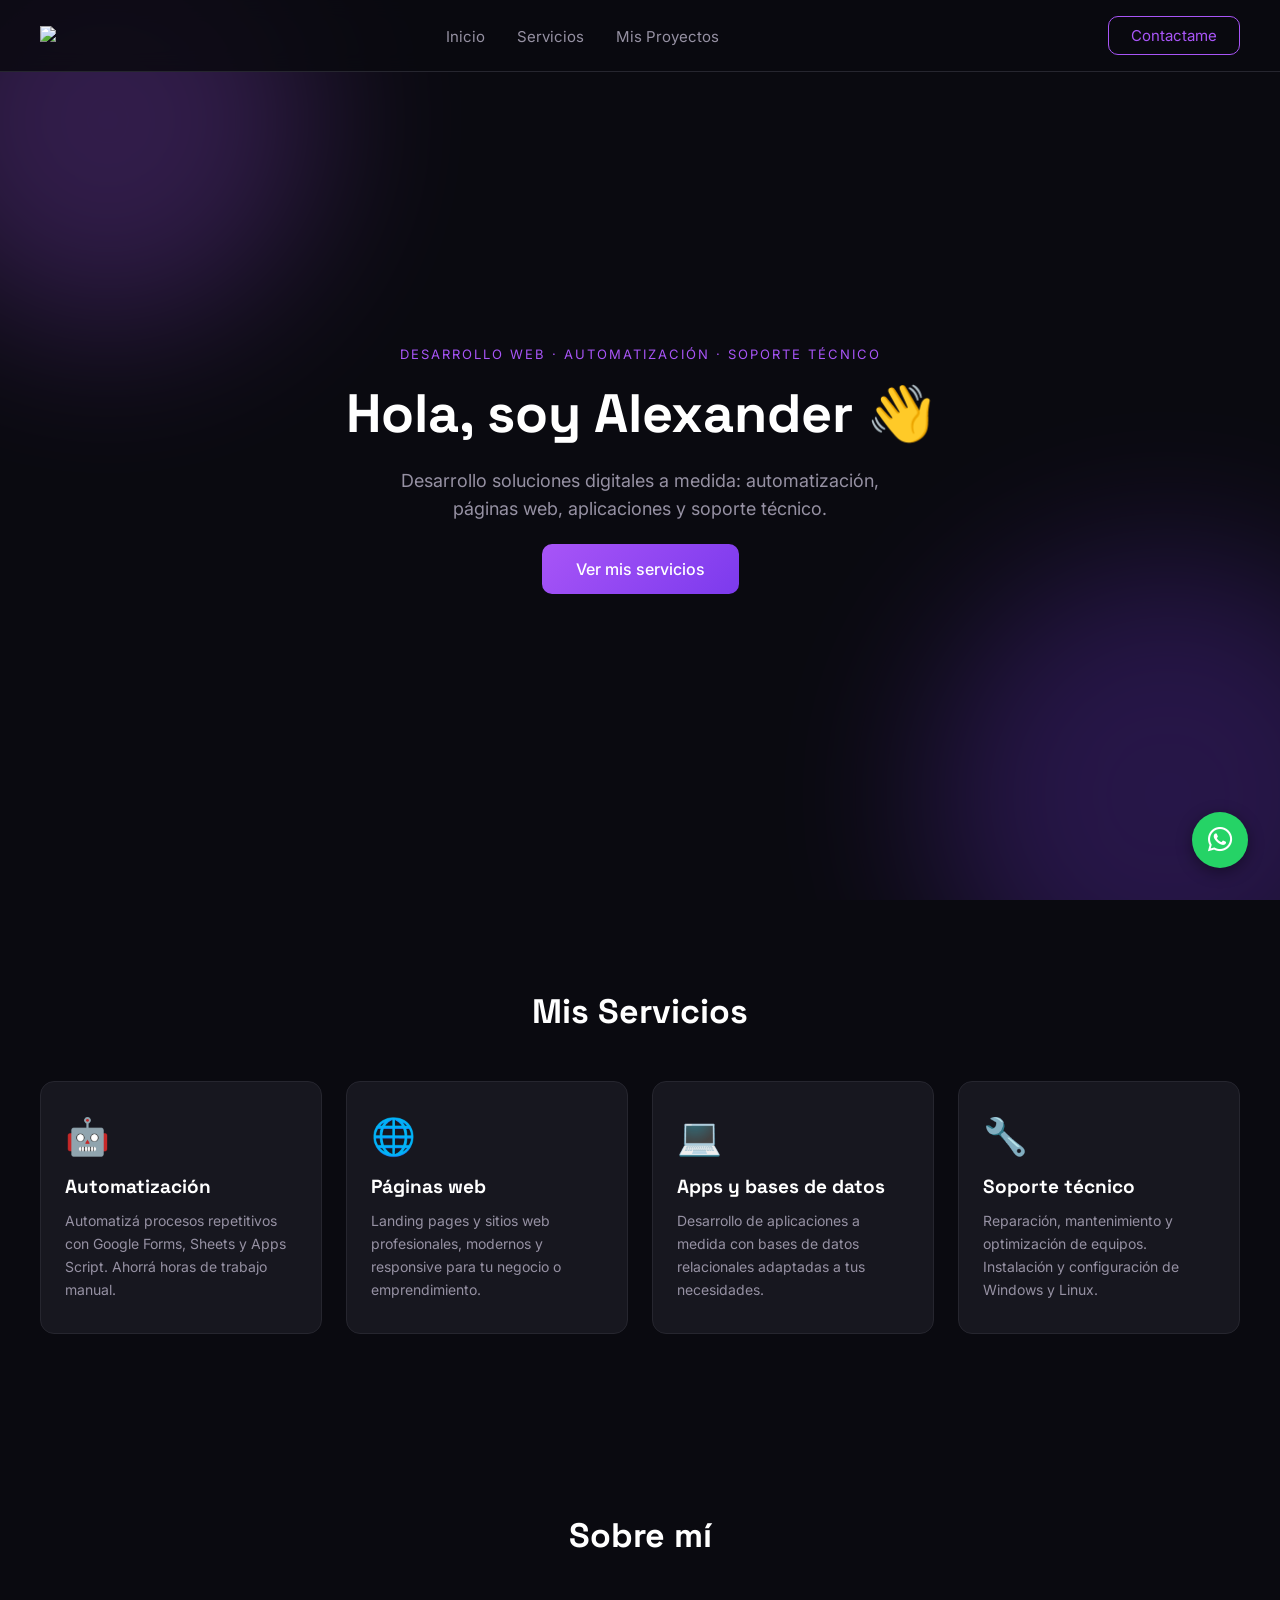
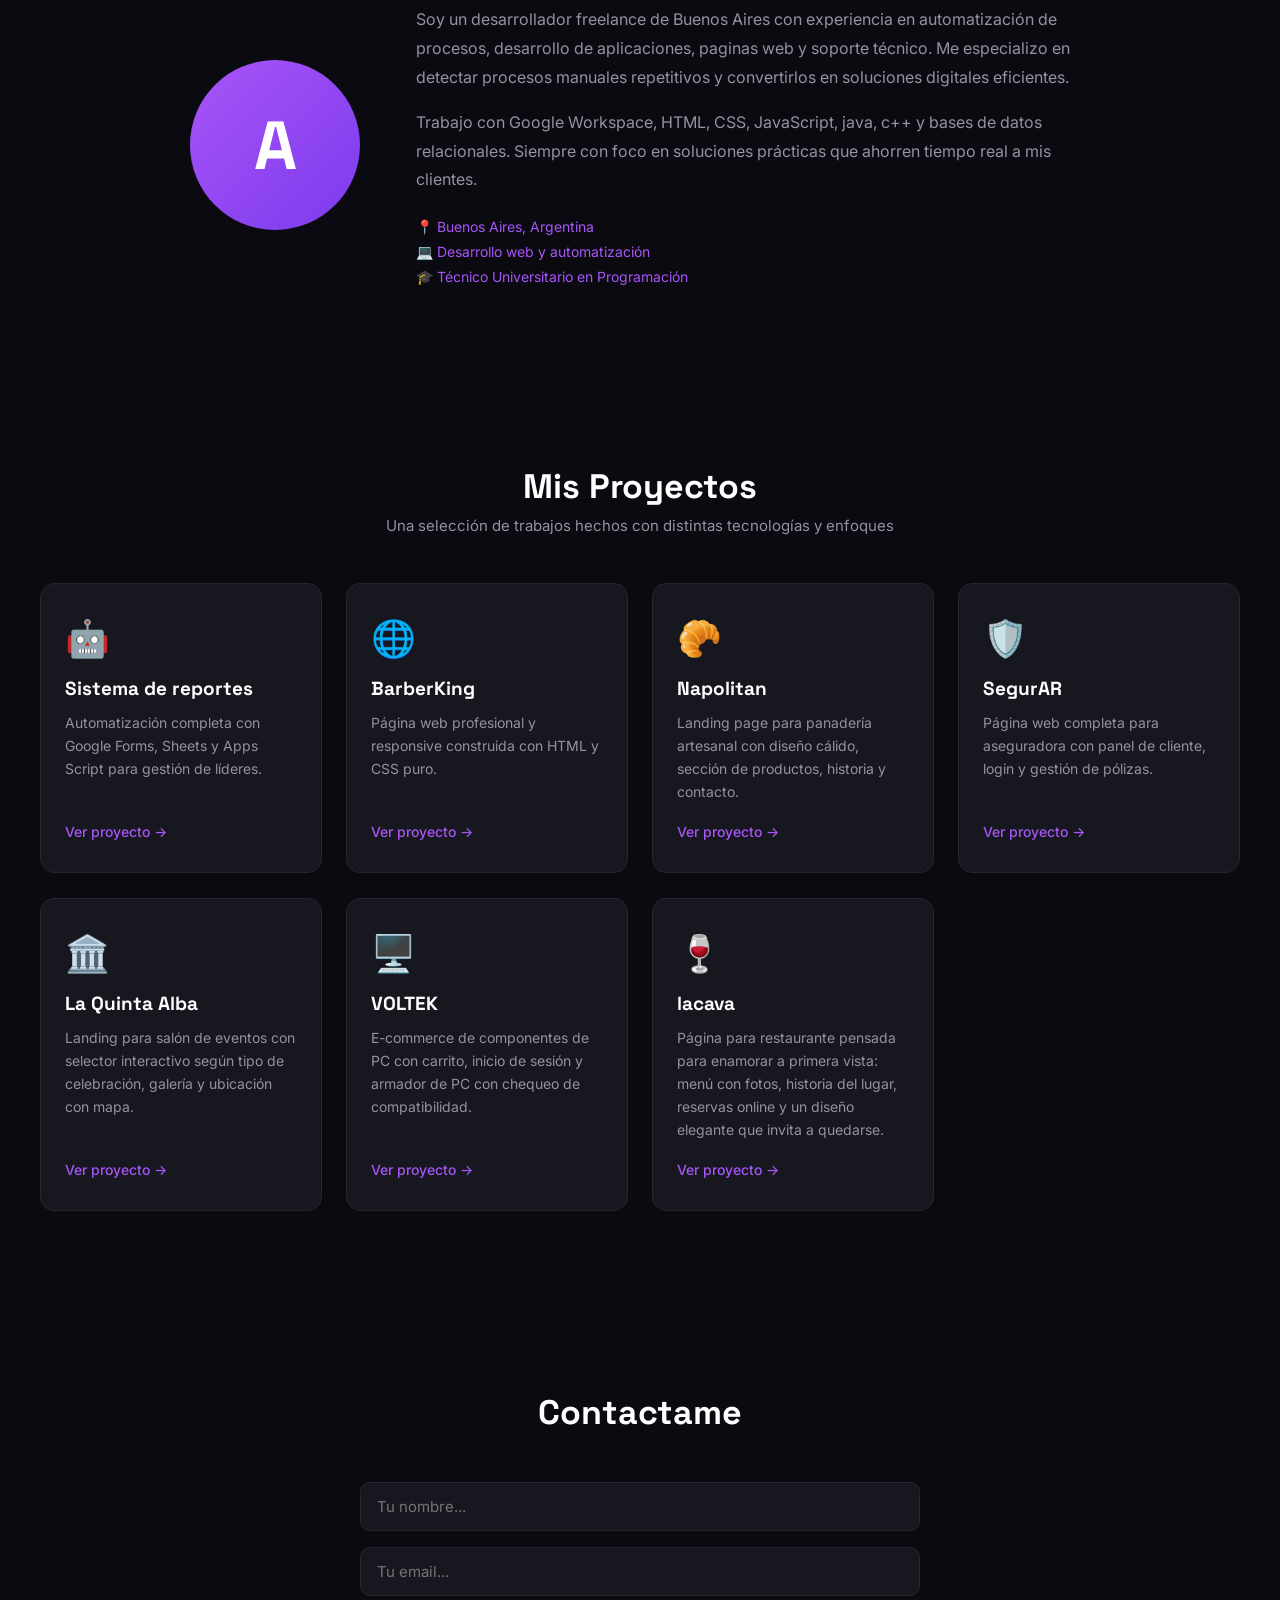
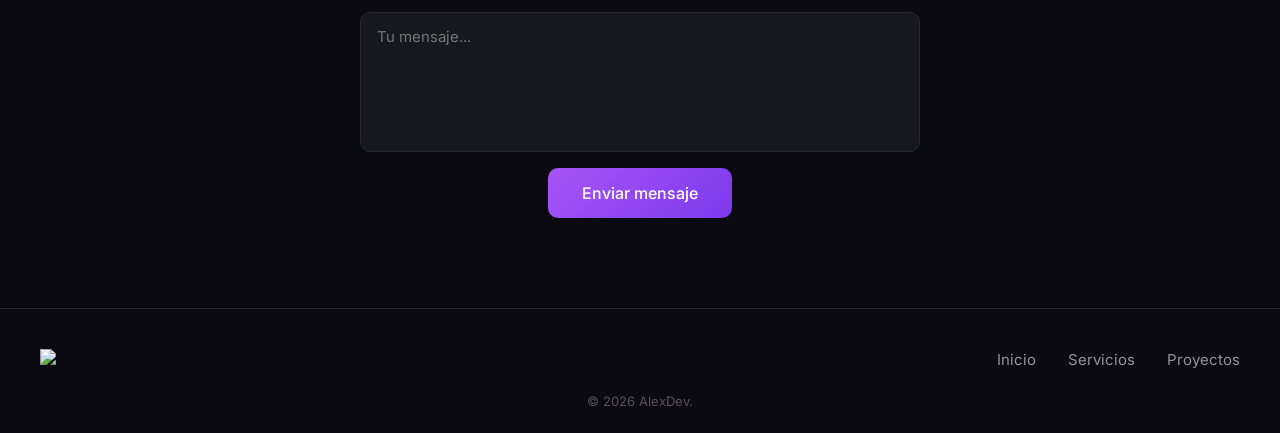
==== commit 3f3c9372: "agergado de pagina para restaurante" ====
--- a/index.html
+++ b/index.html
@@ -135,6 +135,13 @@
           <a href="Voltek/index.html" class="card-link" target="_blank">Ver proyecto →</a>
         </div>
 
+         <div class="card card-proyecto">
+          <div class="card-icono">🍷</div>
+          <h3>lacava</h3>
+          <p>Página para restaurante pensada para enamorar a primera vista: menú con fotos, historia del lugar, reservas online y un diseño elegante que invita a quedarse.</p>
+          <a href="lacava/index.html" class="card-link" target="_blank">Ver proyecto →</a>
+        </div>
+
       </div>
     </section>
 
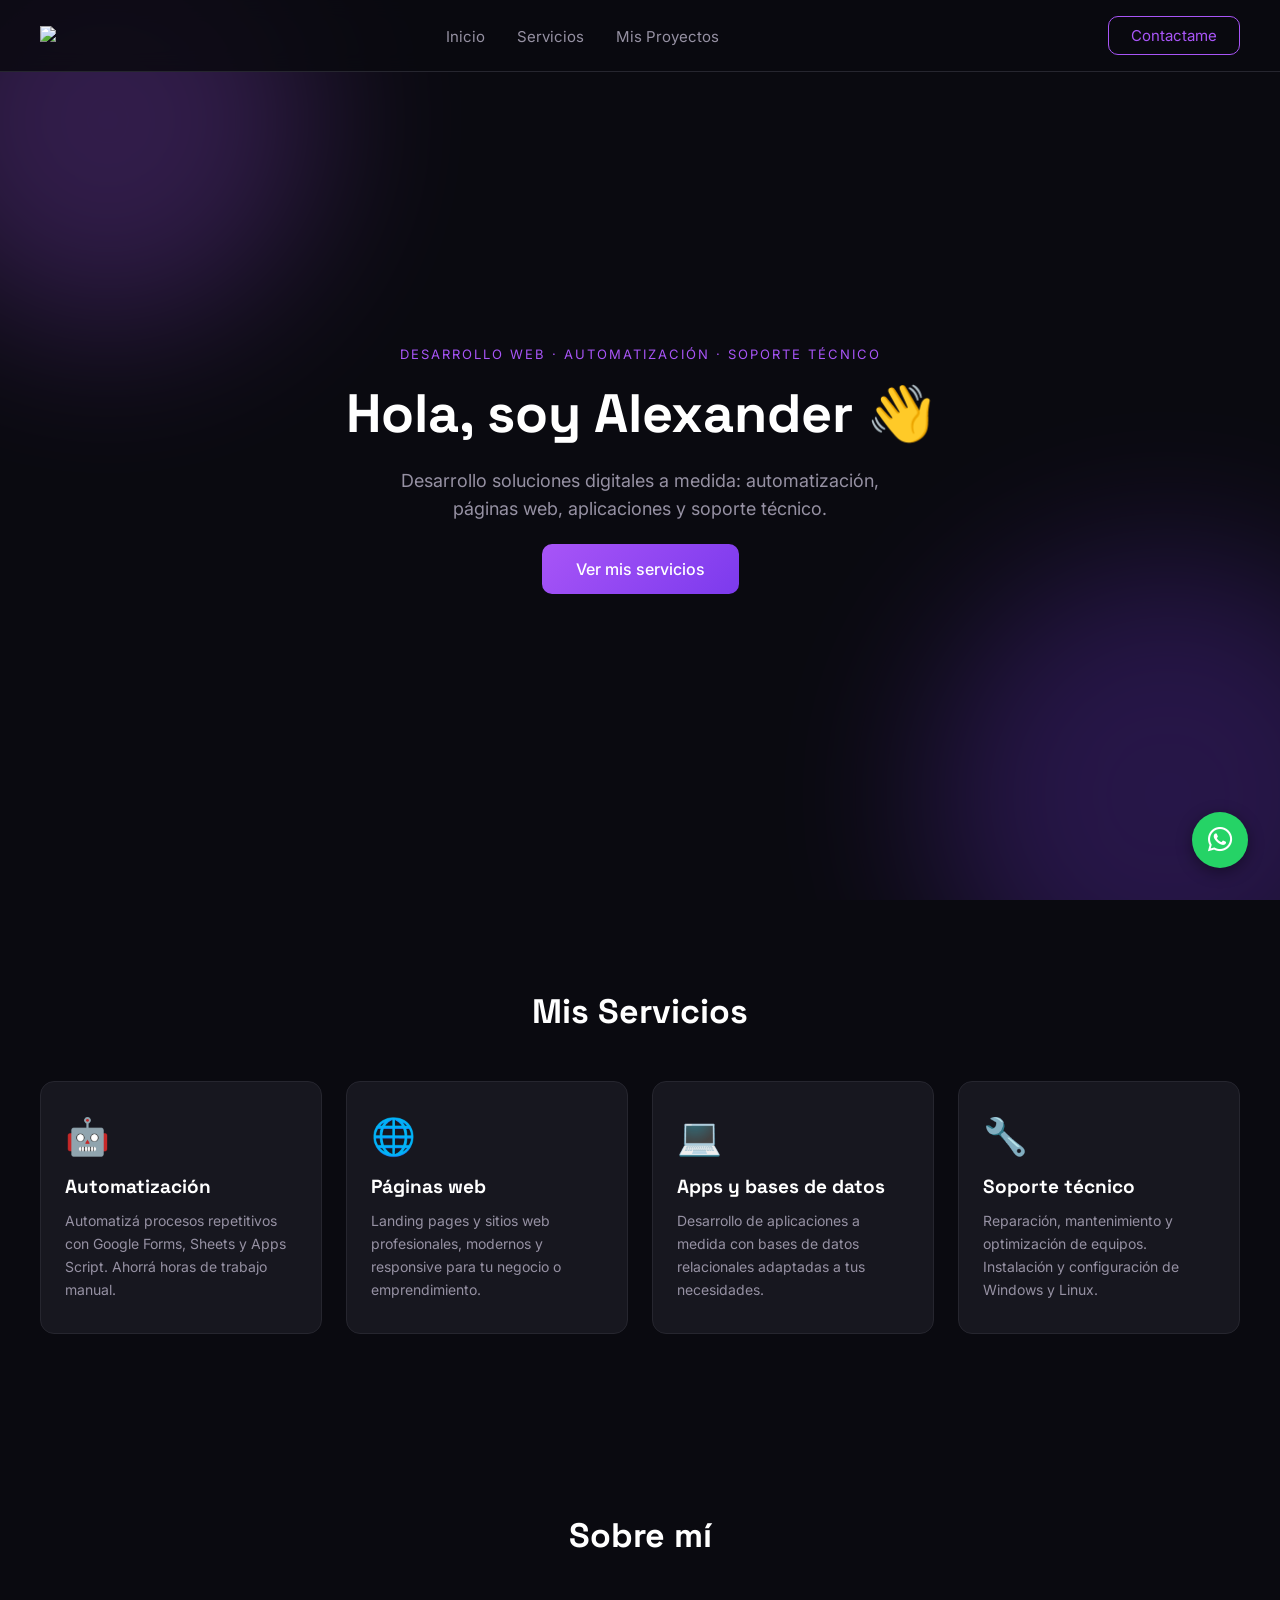
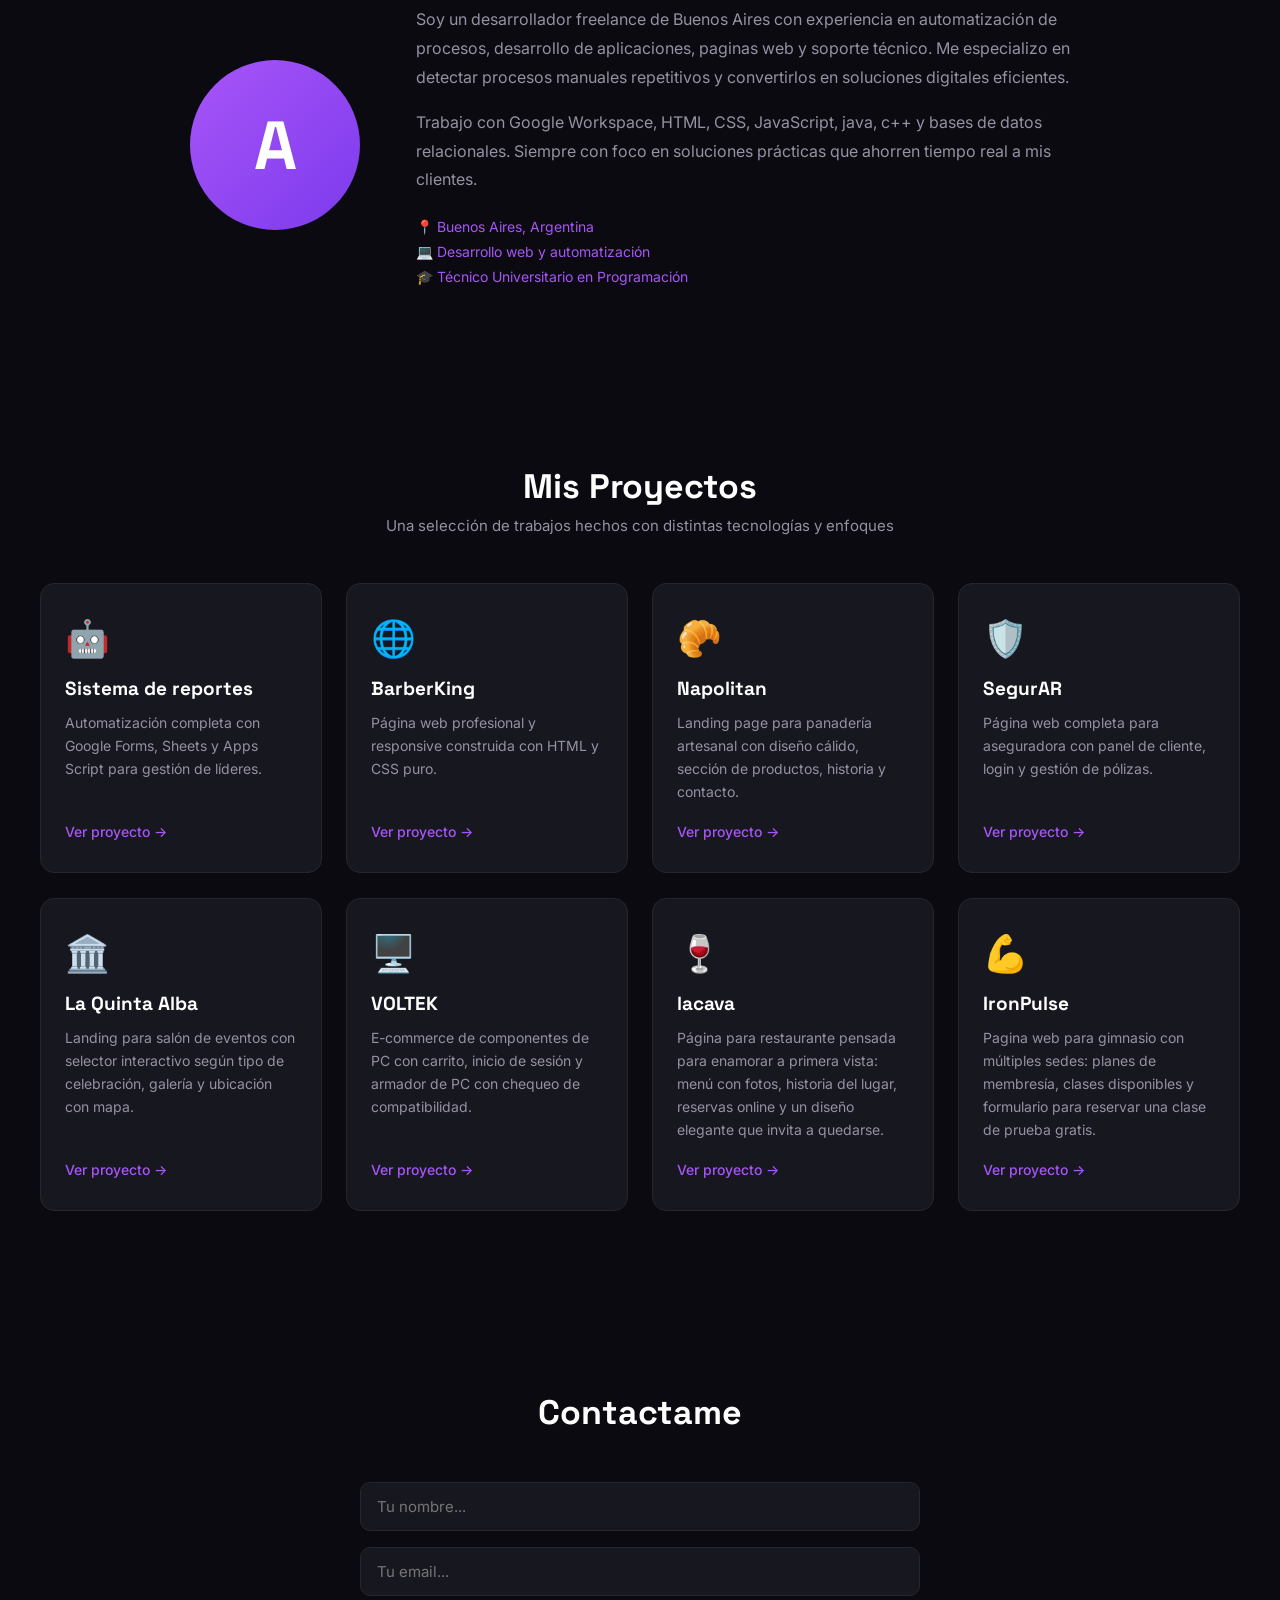
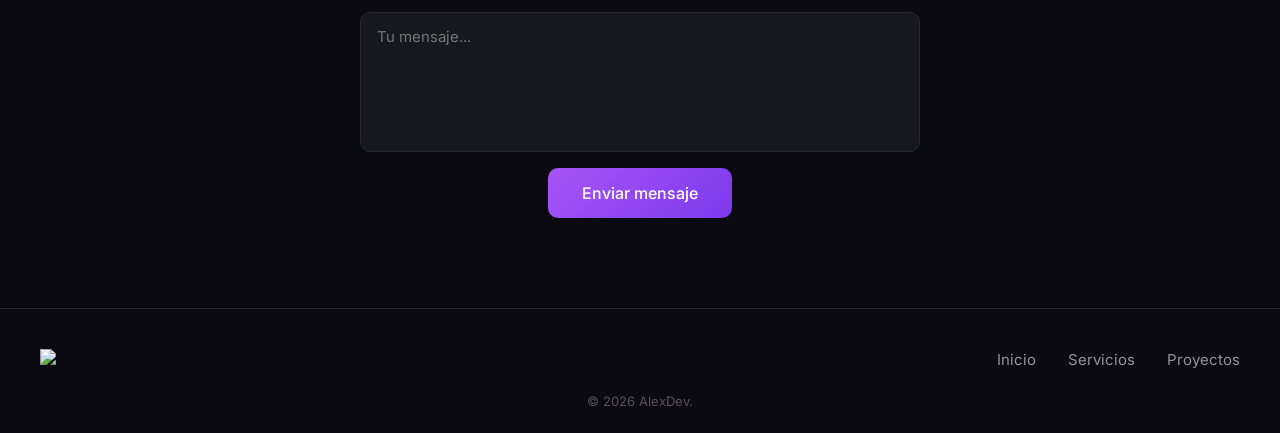
==== commit 1780ba01: "pagina para gimnasio" ====
--- a/index.html
+++ b/index.html
@@ -142,6 +142,13 @@
           <a href="lacava/index.html" class="card-link" target="_blank">Ver proyecto →</a>
         </div>
 
+        <div class="card card-proyecto">
+          <div class="card-icono">💪</div>
+          <h3>IronPulse</h3>
+          <p>Pagina web para gimnasio con múltiples sedes: planes de membresía, clases disponibles y formulario para reservar una clase de prueba gratis.</p>
+          <a href="IronPulse/index.html" class="card-link" target="_blank">Ver proyecto →</a>
+        </div>
+
       </div>
     </section>
 
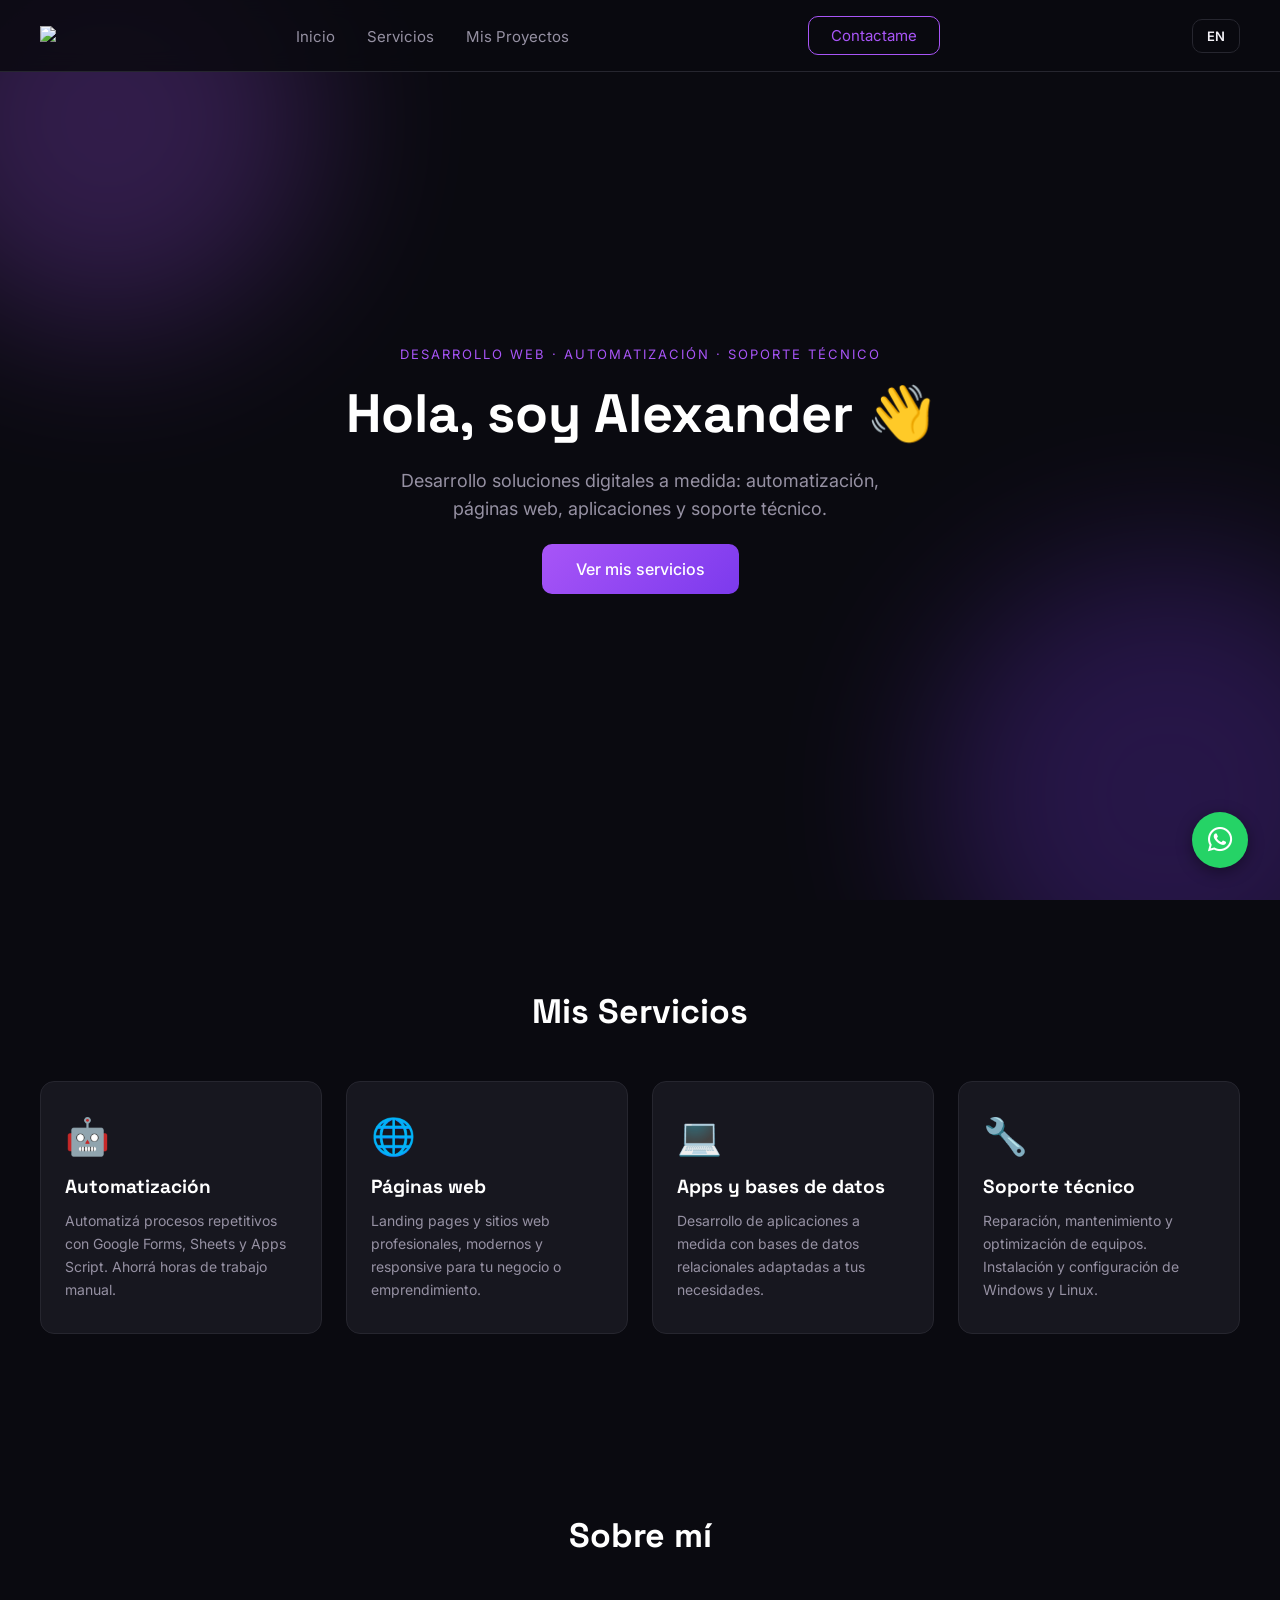
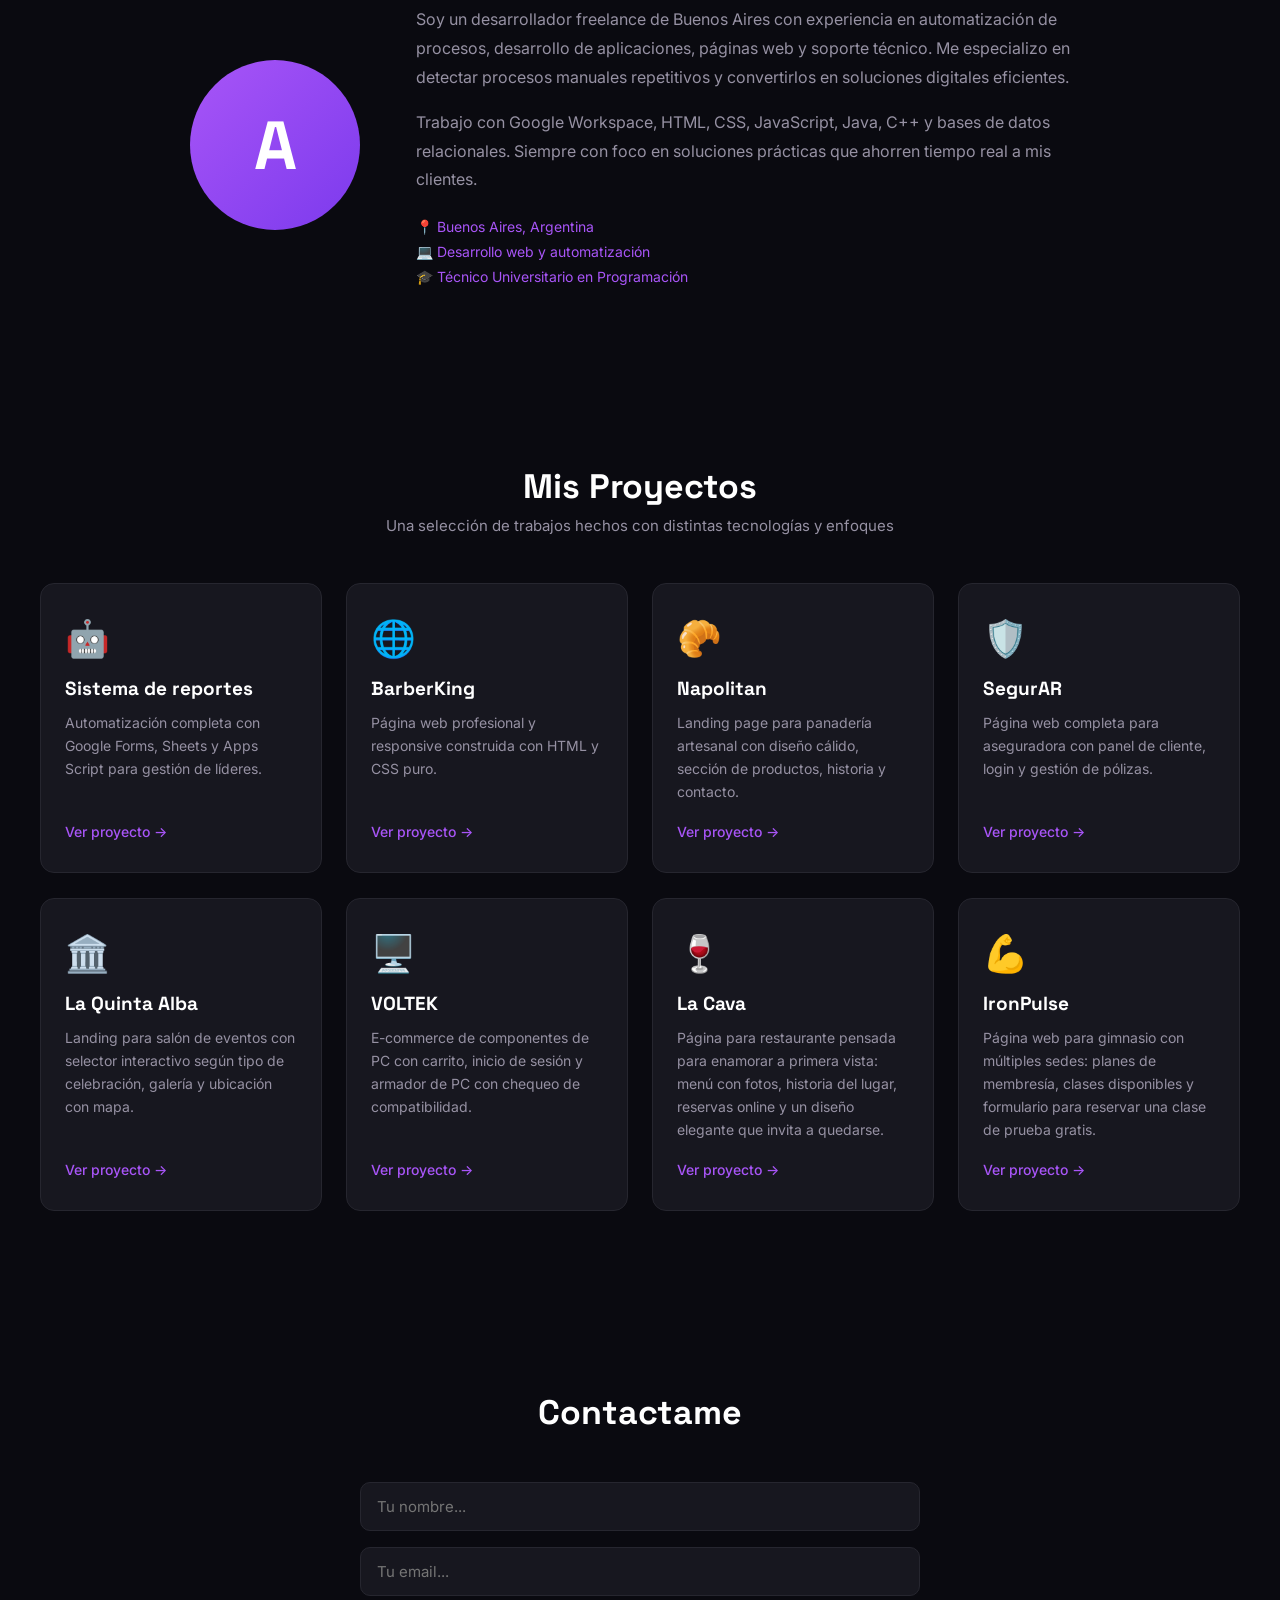
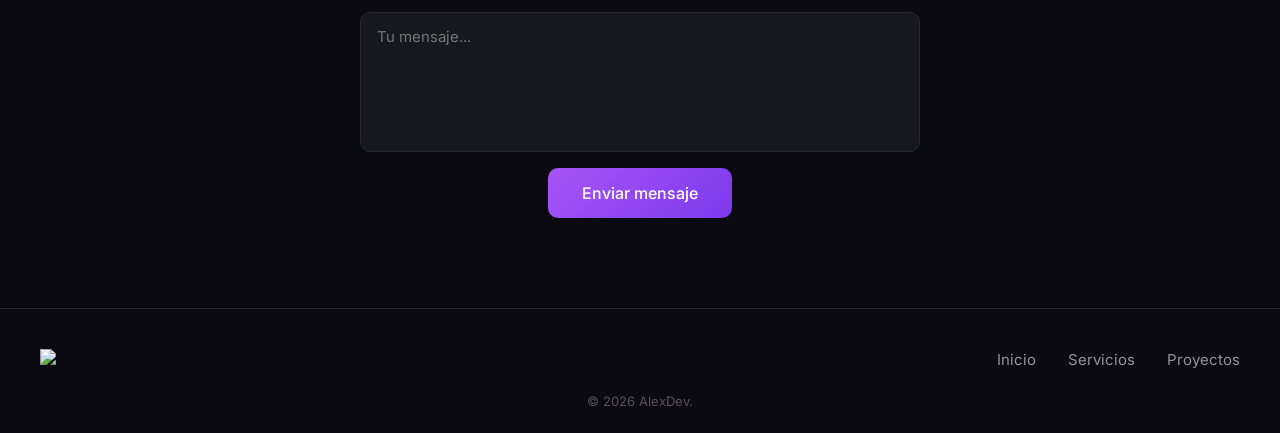
==== commit 97e9f3b7: "agregado de traduccion al portfolio" ====
--- a/index.html
+++ b/index.html
@@ -16,11 +16,12 @@
     <nav class="navbar">
       <div class="logo"><img src="https://lh3.googleusercontent.com/u/0/d/135oGGc1pxwLPt21eEREQjYxF271cIPRh"></div>
       <ul class="menu" id="menu">
-        <li><a href="#Inicio">Inicio</a></li>
-        <li><a href="#Servicios">Servicios</a></li>
-        <li><a href="#Proyectos">Mis Proyectos</a></li>
+        <li><a href="#Inicio" data-i18n="nav.inicio">Inicio</a></li>
+        <li><a href="#Servicios" data-i18n="nav.servicios">Servicios</a></li>
+        <li><a href="#Proyectos" data-i18n="nav.proyectos">Mis Proyectos</a></li>
       </ul>
-      <button class="btn-contactar" onclick="location.href='#contacto'">Contactame</button>
+      <button class="btn-contactar" onclick="location.href='#contacto'" data-i18n="nav.contactar">Contactame</button>
+      <button class="btn-idioma" id="btnIdioma">EN</button>
       <button class="btn-hamburguesa" id="btnHamburguesa" aria-label="Abrir menú">
         <span></span><span></span><span></span>
       </button>
@@ -29,45 +30,45 @@
     <section class="hero" id="Inicio">
       <div class="hero-mancha hero-mancha-1"></div>
       <div class="hero-mancha hero-mancha-2"></div>
-      <span class="hero-eyebrow">Desarrollo web · Automatización · Soporte técnico</span>
-      <h1 class="hero-titulo">Hola, soy Alexander <span class="hero-wave">👋</span></h1>
-      <p class="hero-subtitulo">Desarrollo soluciones digitales a medida: automatización, páginas web, aplicaciones y soporte técnico.</p>
-      <button class="btn-hero" onclick="location.href='#Servicios'">Ver mis servicios</button>
+      <span class="hero-eyebrow" data-i18n="hero.eyebrow">Desarrollo web · Automatización · Soporte técnico</span>
+      <h1 class="hero-titulo" data-i18n="hero.titulo">Hola, soy Alexander <span class="hero-wave">👋</span></h1>
+      <p class="hero-subtitulo" data-i18n="hero.subtitulo">Desarrollo soluciones digitales a medida: automatización, páginas web, aplicaciones y soporte técnico.</p>
+      <button class="btn-hero" onclick="location.href='#Servicios'" data-i18n="hero.boton">Ver mis servicios</button>
     </section>
 
     <section class="servicios reveal" id="Servicios">
-      <h2 class="servicios-titulo">Mis Servicios</h2>
+      <h2 class="servicios-titulo" data-i18n="servicios.titulo">Mis Servicios</h2>
       <div class="cards cards-servicios">
 
         <div class="card">
           <div class="card-icono">🤖</div>
-          <h3>Automatización</h3>
-          <p>Automatizá procesos repetitivos con Google Forms, Sheets y Apps Script. Ahorrá horas de trabajo manual.</p>
+          <h3 data-i18n="servicios.card1.titulo">Automatización</h3>
+          <p data-i18n="servicios.card1.texto">Automatizá procesos repetitivos con Google Forms, Sheets y Apps Script. Ahorrá horas de trabajo manual.</p>
         </div>
 
         <div class="card">
           <div class="card-icono">🌐</div>
-          <h3>Páginas web</h3>
-          <p>Landing pages y sitios web profesionales, modernos y responsive para tu negocio o emprendimiento.</p>
+          <h3 data-i18n="servicios.card2.titulo">Páginas web</h3>
+          <p data-i18n="servicios.card2.texto">Landing pages y sitios web profesionales, modernos y responsive para tu negocio o emprendimiento.</p>
         </div>
 
         <div class="card">
           <div class="card-icono">💻</div>
-          <h3>Apps y bases de datos</h3>
-          <p>Desarrollo de aplicaciones a medida con bases de datos relacionales adaptadas a tus necesidades.</p>
+          <h3 data-i18n="servicios.card3.titulo">Apps y bases de datos</h3>
+          <p data-i18n="servicios.card3.texto">Desarrollo de aplicaciones a medida con bases de datos relacionales adaptadas a tus necesidades.</p>
         </div>
 
         <div class="card">
           <div class="card-icono">🔧</div>
-          <h3>Soporte técnico</h3>
-          <p>Reparación, mantenimiento y optimización de equipos. Instalación y configuración de Windows y Linux.</p>
+          <h3 data-i18n="servicios.card4.titulo">Soporte técnico</h3>
+          <p data-i18n="servicios.card4.texto">Reparación, mantenimiento y optimización de equipos. Instalación y configuración de Windows y Linux.</p>
         </div>
 
       </div>
     </section>
 
     <section class="sobre-mi reveal" id="sobre-mi">
-      <h2 class="sobre-mi-titulo">Sobre mí</h2>
+      <h2 class="sobre-mi-titulo" data-i18n="sobreMi.titulo">Sobre mí</h2>
       <div class="sobre-mi-contenido">
 
         <div class="sobre-mi-foto">
@@ -75,12 +76,12 @@
         </div>
 
         <div class="sobre-mi-texto">
-          <p>Soy un desarrollador freelance de Buenos Aires con experiencia en automatización de procesos, desarrollo de aplicaciones, paginas web y soporte técnico. Me especializo en detectar procesos manuales repetitivos y convertirlos en soluciones digitales eficientes.</p>
-          <p>Trabajo con Google Workspace, HTML, CSS, JavaScript, java, c++ y bases de datos relacionales. Siempre con foco en soluciones prácticas que ahorren tiempo real a mis clientes.</p>
+          <p data-i18n="sobreMi.parrafo1">Soy un desarrollador freelance de Buenos Aires con experiencia en automatización de procesos, desarrollo de aplicaciones, paginas web y soporte técnico. Me especializo en detectar procesos manuales repetitivos y convertirlos en soluciones digitales eficientes.</p>
+          <p data-i18n="sobreMi.parrafo2">Trabajo con Google Workspace, HTML, CSS, JavaScript, java, c++ y bases de datos relacionales. Siempre con foco en soluciones prácticas que ahorren tiempo real a mis clientes.</p>
           <div class="sobre-mi-datos">
-            <span>📍 Buenos Aires, Argentina</span>
-            <span>💻 Desarrollo web y automatización</span>
-            <span>🎓 Técnico Universitario en Programación</span>
+            <span data-i18n="sobreMi.dato1">📍 Buenos Aires, Argentina</span>
+            <span data-i18n="sobreMi.dato2">💻 Desarrollo web y automatización</span>
+            <span data-i18n="sobreMi.dato3">🎓 Técnico Universitario en Programación</span>
           </div>
         </div>
 
@@ -88,72 +89,72 @@
     </section>
 
     <section class="proyectos reveal" id="Proyectos">
-      <h2 class="proyectos-titulo">Mis Proyectos</h2>
-      <p class="proyectos-subtitulo">Una selección de trabajos hechos con distintas tecnologías y enfoques</p>
+      <h2 class="proyectos-titulo" data-i18n="proyectos.titulo">Mis Proyectos</h2>
+      <p class="proyectos-subtitulo" data-i18n="proyectos.subtitulo">Una selección de trabajos hechos con distintas tecnologías y enfoques</p>
 
       <div class="cards cards-proyectos">
 
         <div class="card card-proyecto">
           <div class="card-icono">🤖</div>
           <h3>Sistema de reportes</h3>
-          <p>Automatización completa con Google Forms, Sheets y Apps Script para gestión de líderes.</p>
-          <a href="ProyectoReporte.html" class="card-link" target="_blank">Ver proyecto →</a>
+          <p data-i18n="proyectos.reportes">Automatización completa con Google Forms, Sheets y Apps Script para gestión de líderes.</p>
+          <a href="ProyectoReporte.html" class="card-link" target="_blank" data-i18n="proyectos.verProyecto">Ver proyecto →</a>
         </div>
 
         <div class="card card-proyecto">
           <div class="card-icono">🌐</div>
           <h3>BarberKing</h3>
-          <p>Página web profesional y responsive construida con HTML y CSS puro.</p>
-          <a href="barberking/index.html" class="card-link" target="_blank">Ver proyecto →</a>
+          <p data-i18n="proyectos.barberking">Página web profesional y responsive construida con HTML y CSS puro.</p>
+          <a href="barberking/index.html" class="card-link" target="_blank" data-i18n="proyectos.verProyecto">Ver proyecto →</a>
         </div>
 
         <div class="card card-proyecto">
           <div class="card-icono">🥐</div>
           <h3>Napolitan</h3>
-          <p>Landing page para panadería artesanal con diseño cálido, sección de productos, historia y contacto.</p>
-          <a href="napolitan/index.html" class="card-link" target="_blank">Ver proyecto →</a>
+          <p data-i18n="proyectos.napolitan">Landing page para panadería artesanal con diseño cálido, sección de productos, historia y contacto.</p>
+          <a href="napolitan/index.html" class="card-link" target="_blank" data-i18n="proyectos.verProyecto">Ver proyecto →</a>
         </div>
 
         <div class="card card-proyecto">
           <div class="card-icono">🛡️</div>
           <h3>SegurAR</h3>
-          <p>Página web completa para aseguradora con panel de cliente, login y gestión de pólizas.</p>
-          <a href="SeguAR/index.html" class="card-link" target="_blank">Ver proyecto →</a>
+          <p data-i18n="proyectos.segurar">Página web completa para aseguradora con panel de cliente, login y gestión de pólizas.</p>
+          <a href="SeguAR/index.html" class="card-link" target="_blank" data-i18n="proyectos.verProyecto">Ver proyecto →</a>
         </div>
 
         <div class="card card-proyecto">
           <div class="card-icono">🏛️</div>
           <h3>La Quinta Alba</h3>
-          <p>Landing para salón de eventos con selector interactivo según tipo de celebración, galería y ubicación con mapa.</p>
-          <a href="laquintaalba/index.html" class="card-link" target="_blank">Ver proyecto →</a>
+          <p data-i18n="proyectos.laquintaalba">Landing para salón de eventos con selector interactivo según tipo de celebración, galería y ubicación con mapa.</p>
+          <a href="laquintaalba/index.html" class="card-link" target="_blank" data-i18n="proyectos.verProyecto">Ver proyecto →</a>
         </div>
 
         <div class="card card-proyecto">
           <div class="card-icono">🖥️</div>
           <h3>VOLTEK</h3>
-          <p>E-commerce de componentes de PC con carrito, inicio de sesión y armador de PC con chequeo de compatibilidad.</p>
-          <a href="Voltek/index.html" class="card-link" target="_blank">Ver proyecto →</a>
+          <p data-i18n="proyectos.voltek">E-commerce de componentes de PC con carrito, inicio de sesión y armador de PC con chequeo de compatibilidad.</p>
+          <a href="Voltek/index.html" class="card-link" target="_blank" data-i18n="proyectos.verProyecto">Ver proyecto →</a>
         </div>
 
          <div class="card card-proyecto">
           <div class="card-icono">🍷</div>
-          <h3>lacava</h3>
-          <p>Página para restaurante pensada para enamorar a primera vista: menú con fotos, historia del lugar, reservas online y un diseño elegante que invita a quedarse.</p>
-          <a href="lacava/index.html" class="card-link" target="_blank">Ver proyecto →</a>
+          <h3>La Cava</h3>
+          <p data-i18n="proyectos.lacava">Página para restaurante pensada para enamorar a primera vista: menú con fotos, historia del lugar, reservas online y un diseño elegante que invita a quedarse.</p>
+          <a href="lacava/index.html" class="card-link" target="_blank" data-i18n="proyectos.verProyecto">Ver proyecto →</a>
         </div>
 
         <div class="card card-proyecto">
           <div class="card-icono">💪</div>
           <h3>IronPulse</h3>
-          <p>Pagina web para gimnasio con múltiples sedes: planes de membresía, clases disponibles y formulario para reservar una clase de prueba gratis.</p>
-          <a href="IronPulse/index.html" class="card-link" target="_blank">Ver proyecto →</a>
+          <p data-i18n="proyectos.ironpulse">Página web para gimnasio con múltiples sedes: planes de membresía, clases disponibles y formulario para reservar una clase de prueba gratis.</p>
+          <a href="IronPulse/index.html" class="card-link" target="_blank" data-i18n="proyectos.verProyecto">Ver proyecto →</a>
         </div>
 
       </div>
     </section>
 
     <section class="contacto reveal" id="contacto">
-      <h2 class="contacto-titulo">Contactame</h2>
+      <h2 class="contacto-titulo" data-i18n="contacto.titulo">Contactame</h2>
       <form class="formulario" id="formularioContacto" action="https://formspree.io/f/xgojebrg" method="POST" novalidate>
 
         <div class="campo">
@@ -162,7 +163,8 @@
             name="nombre"
             id="campoNombre"
             class="input"
-            placeholder="Tu nombre...">
+            placeholder="Tu nombre..."
+            data-i18n-placeholder="contacto.placeholderNombre">
           <span class="campo-error" id="errorNombre"></span>
         </div>
 
@@ -172,7 +174,8 @@
             name="email"
             id="campoEmail"
             class="input"
-            placeholder="Tu email...">
+            placeholder="Tu email..."
+            data-i18n-placeholder="contacto.placeholderEmail">
           <span class="campo-error" id="errorEmail"></span>
         </div>
 
@@ -181,11 +184,12 @@
             name="mensaje"
             id="campoMensaje"
             class="input textarea"
-            placeholder="Tu mensaje..."></textarea>
+            placeholder="Tu mensaje..."
+            data-i18n-placeholder="contacto.placeholderMensaje"></textarea>
           <span class="campo-error" id="errorMensaje"></span>
         </div>
 
-        <button type="submit" class="btn-hero">Enviar mensaje</button>
+        <button type="submit" class="btn-hero" data-i18n="contacto.boton">Enviar mensaje</button>
 
       </form>
     </section>
@@ -194,9 +198,9 @@
       <div class="footer-top">
         <div class="logo"><img src="https://lh3.googleusercontent.com/u/0/d/135oGGc1pxwLPt21eEREQjYxF271cIPRh"></div>
         <ul class="menu">
-          <li><a href="#Inicio">Inicio</a></li>
-          <li><a href="#Servicios">Servicios</a></li>
-          <li><a href="#Proyectos">Proyectos</a></li>
+          <li><a href="#Inicio" data-i18n="nav.inicio">Inicio</a></li>
+          <li><a href="#Servicios" data-i18n="nav.servicios">Servicios</a></li>
+          <li><a href="#Proyectos" data-i18n="nav.proyectos2">Proyectos</a></li>
         </ul>
       </div>
     </footer>
@@ -211,12 +215,13 @@
     <div class="modal-overlay" id="modal">
       <div class="modal">
         <div class="modal-icono">✅</div>
-        <h3>¡Mensaje enviado!</h3>
-        <p>Te respondo a la brevedad. ¡Gracias por contactarme!</p>
-        <button class="btn-hero" onclick="cerrarModal()">Cerrar</button>
+        <h3 data-i18n="modal.titulo">¡Mensaje enviado!</h3>
+        <p data-i18n="modal.texto">Te respondo a la brevedad. ¡Gracias por contactarme!</p>
+        <button class="btn-hero" onclick="cerrarModal()" data-i18n="modal.boton">Cerrar</button>
       </div>
     </div>
 
+    <script src="traducciones.js"></script>
     <script src="script.js"></script>
 
   </body>
--- a/estilo.css
+++ b/estilo.css
@@ -780,3 +780,22 @@
     padding-right: 20px;
   }
 }
+/* BOTÓN DE IDIOMA */
+.btn-idioma {
+  background-color: transparent;
+  color: var(--ink);
+  border: 1px solid var(--line);
+  padding: 8px 14px;
+  border-radius: var(--radius-sm);
+  font-size: 13px;
+  font-weight: 600;
+  cursor: pointer;
+  transition: border-color 0.3s, color 0.3s;
+  font-family: 'Inter', sans-serif;
+  margin-left: 12px;
+}
+ 
+.btn-idioma:hover {
+  border-color: var(--accent);
+  color: var(--accent);
+}
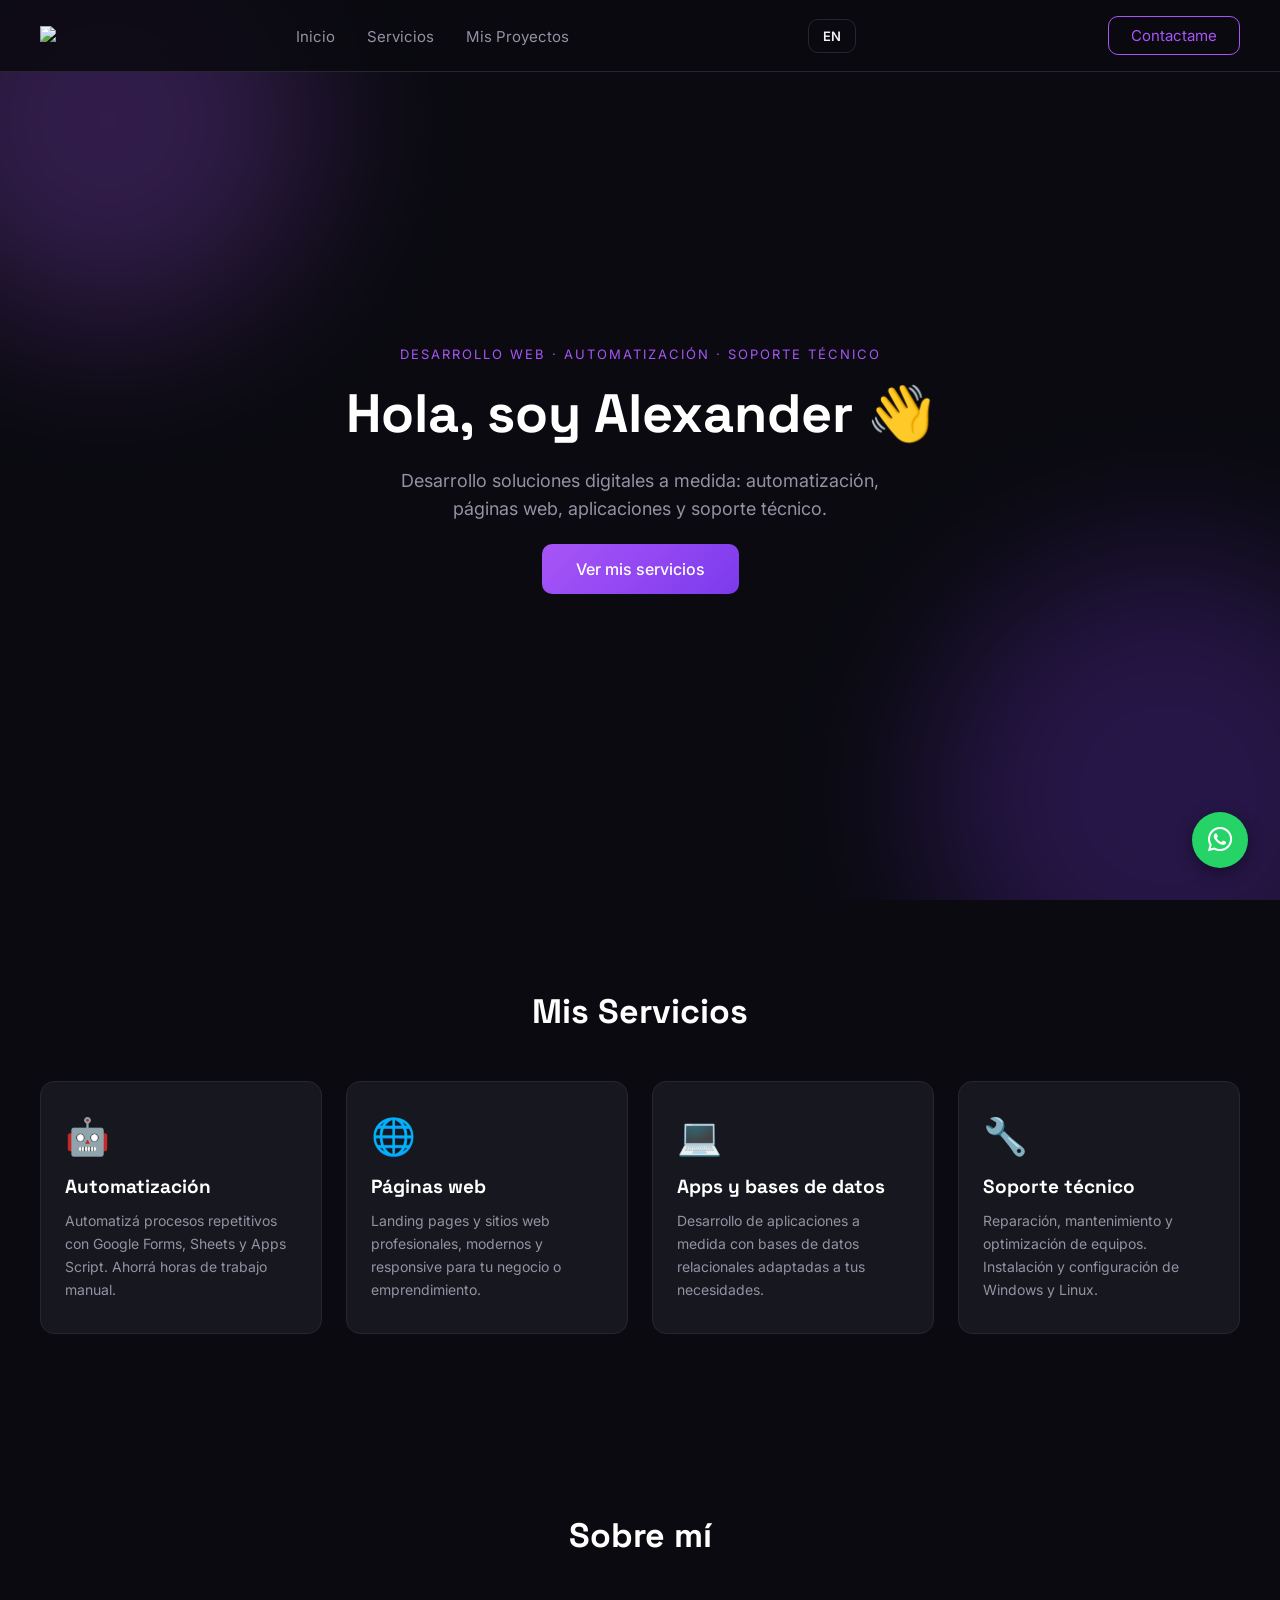
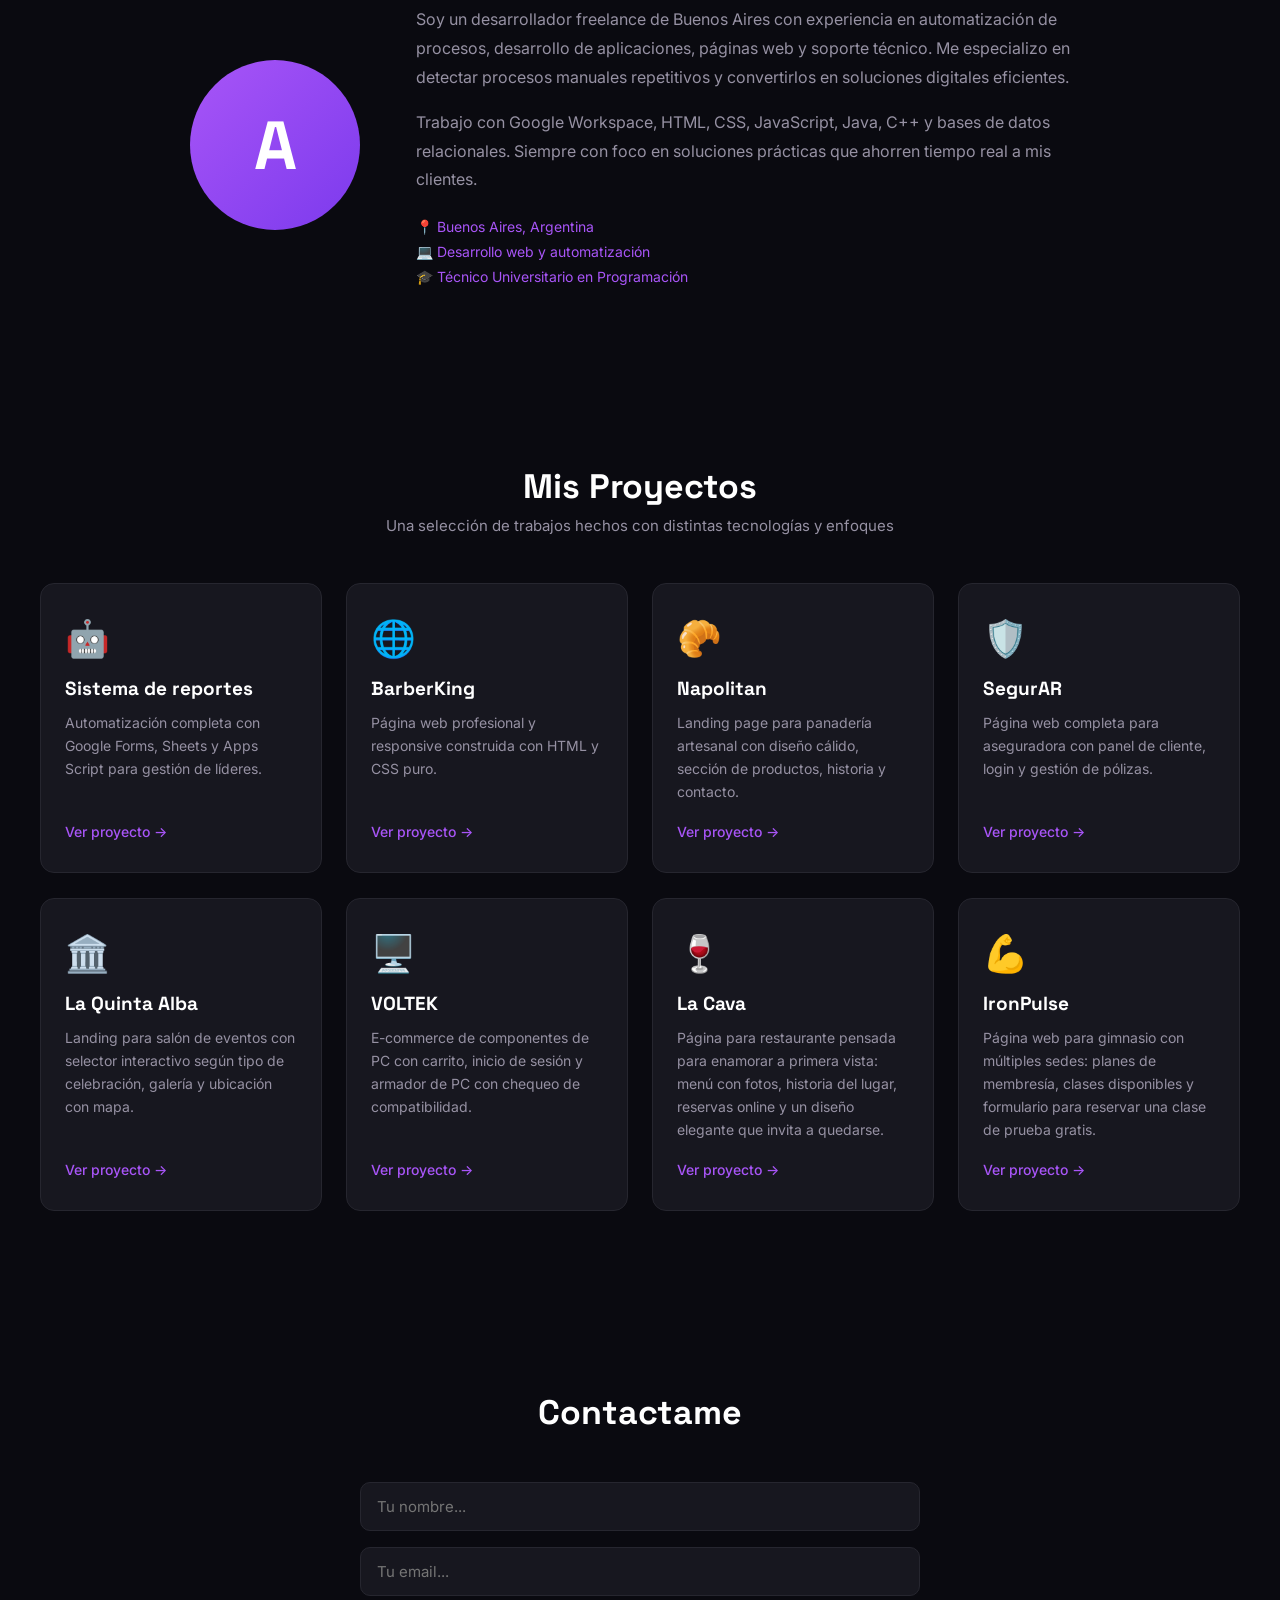
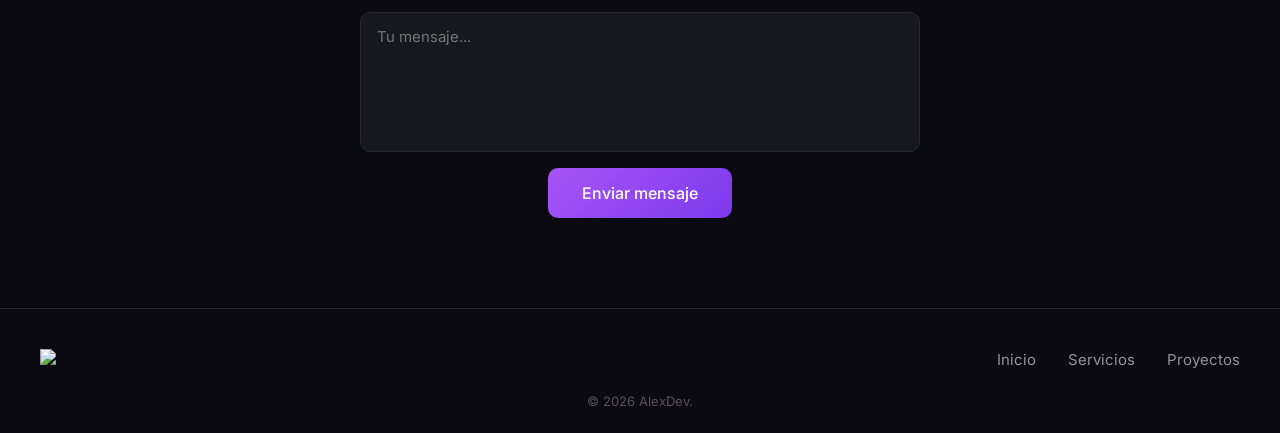
==== commit e567081c: "modificaciones al boton de traduccion" ====
--- a/index.html
+++ b/index.html
@@ -20,8 +20,8 @@
         <li><a href="#Servicios" data-i18n="nav.servicios">Servicios</a></li>
         <li><a href="#Proyectos" data-i18n="nav.proyectos">Mis Proyectos</a></li>
       </ul>
+      <button class="btn-idioma" id="btnIdioma">EN</button>
       <button class="btn-contactar" onclick="location.href='#contacto'" data-i18n="nav.contactar">Contactame</button>
-      <button class="btn-idioma" id="btnIdioma">EN</button>
       <button class="btn-hamburguesa" id="btnHamburguesa" aria-label="Abrir menú">
         <span></span><span></span><span></span>
       </button>
--- a/estilo.css
+++ b/estilo.css
@@ -792,7 +792,7 @@
   cursor: pointer;
   transition: border-color 0.3s, color 0.3s;
   font-family: 'Inter', sans-serif;
-  margin-left: 12px;
+  margin-right: 12px;
 }
  
 .btn-idioma:hover {
